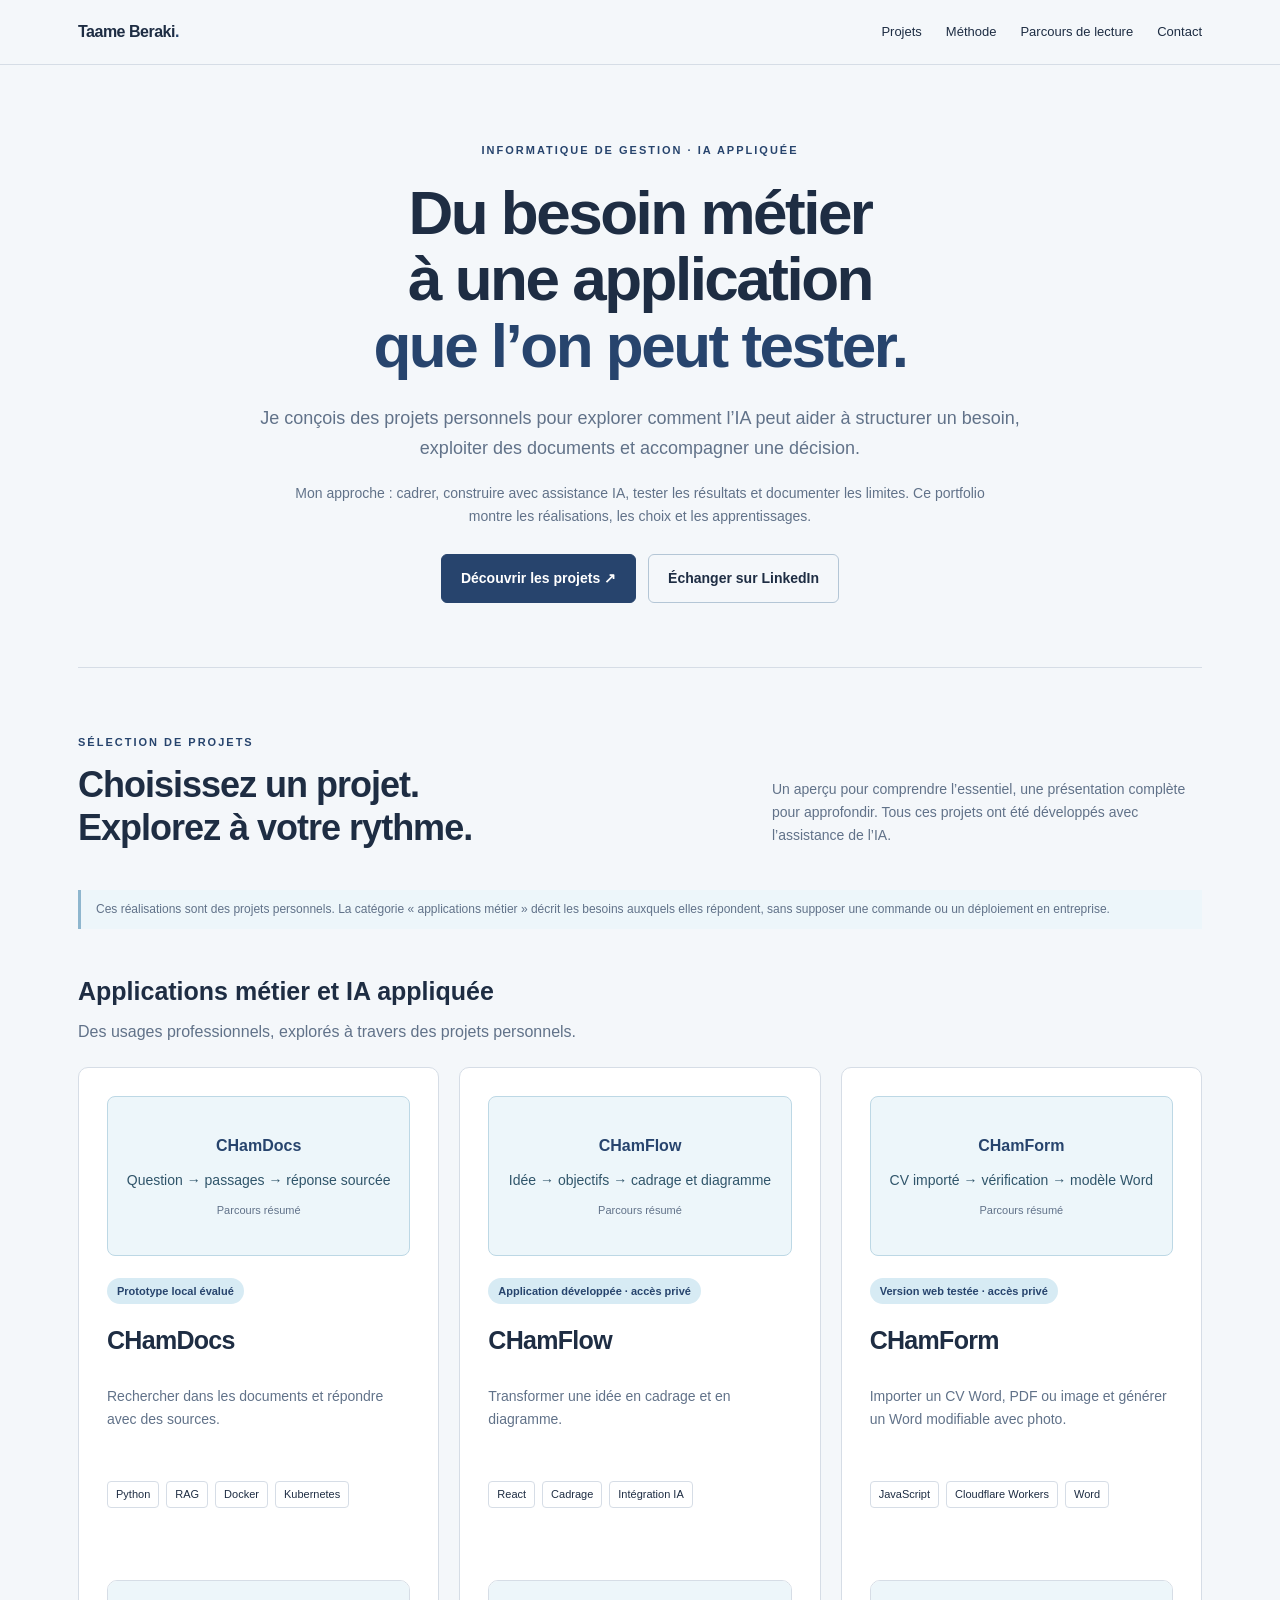
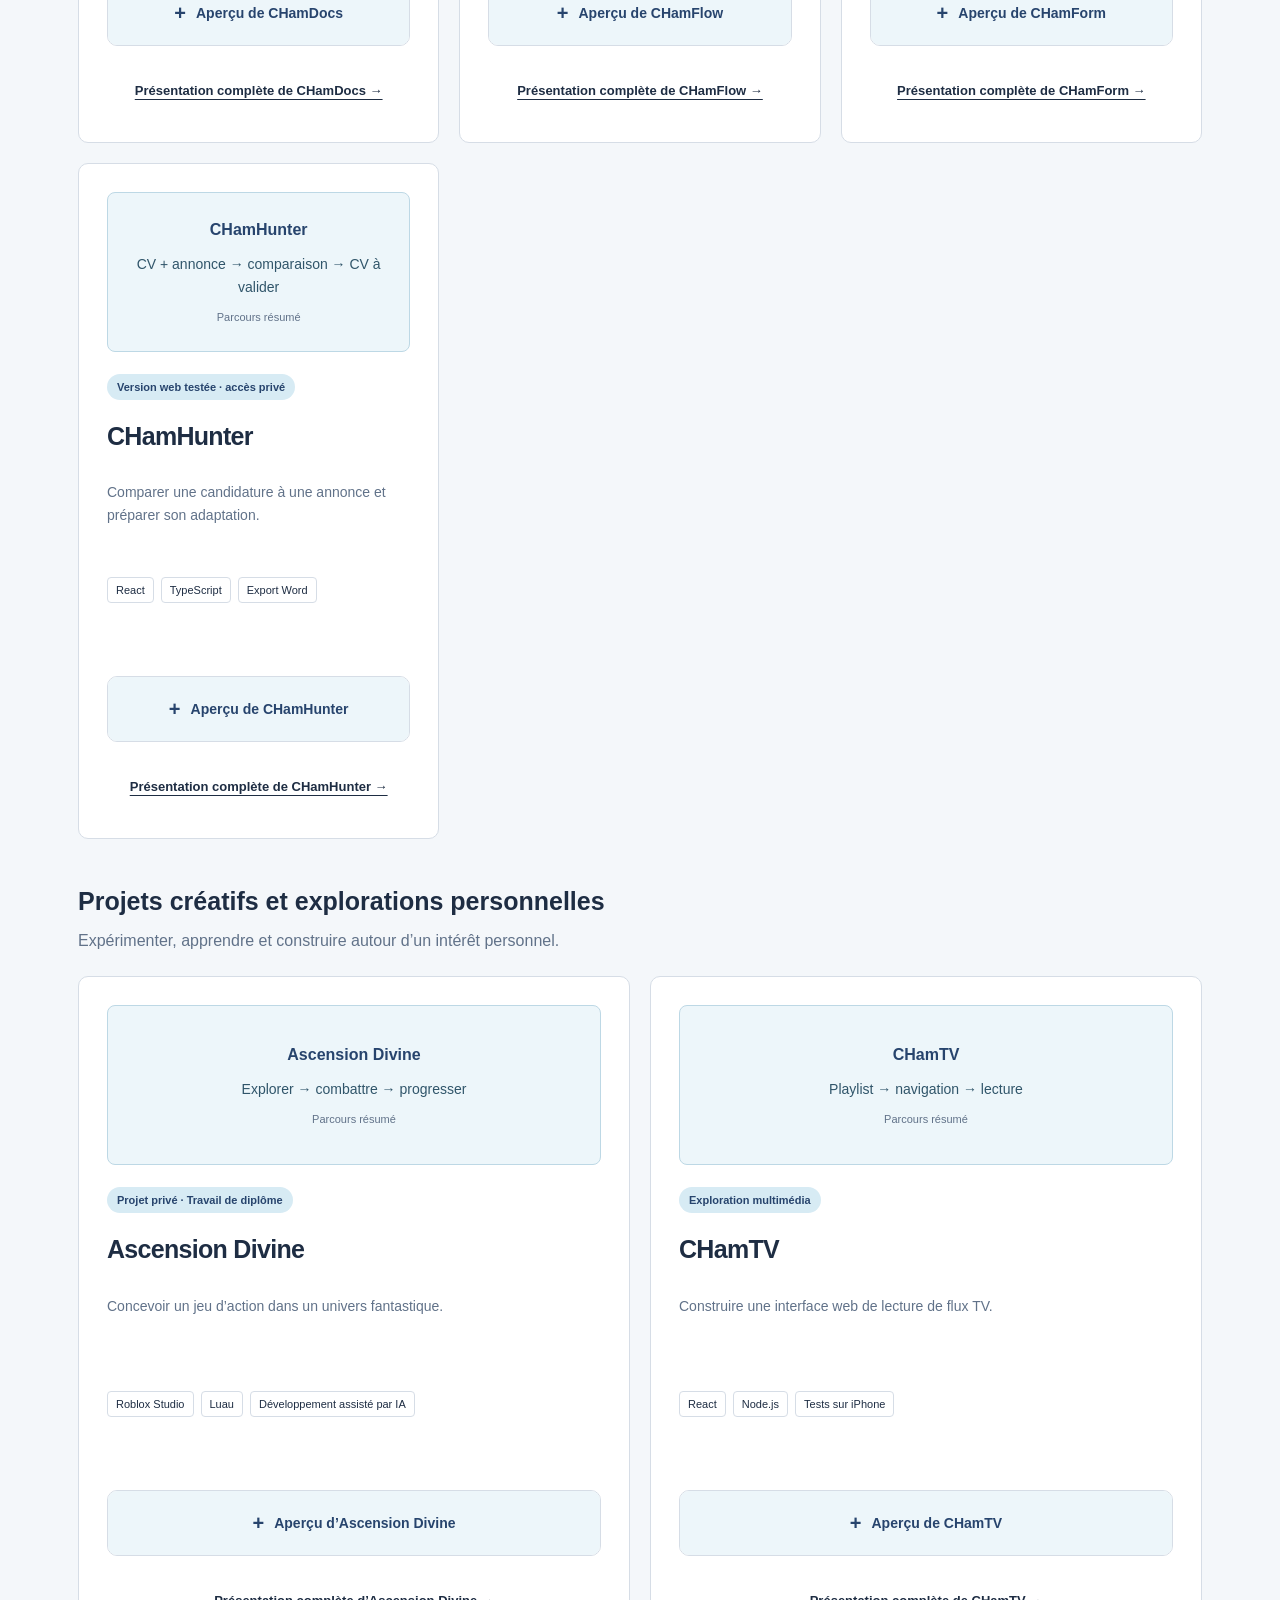
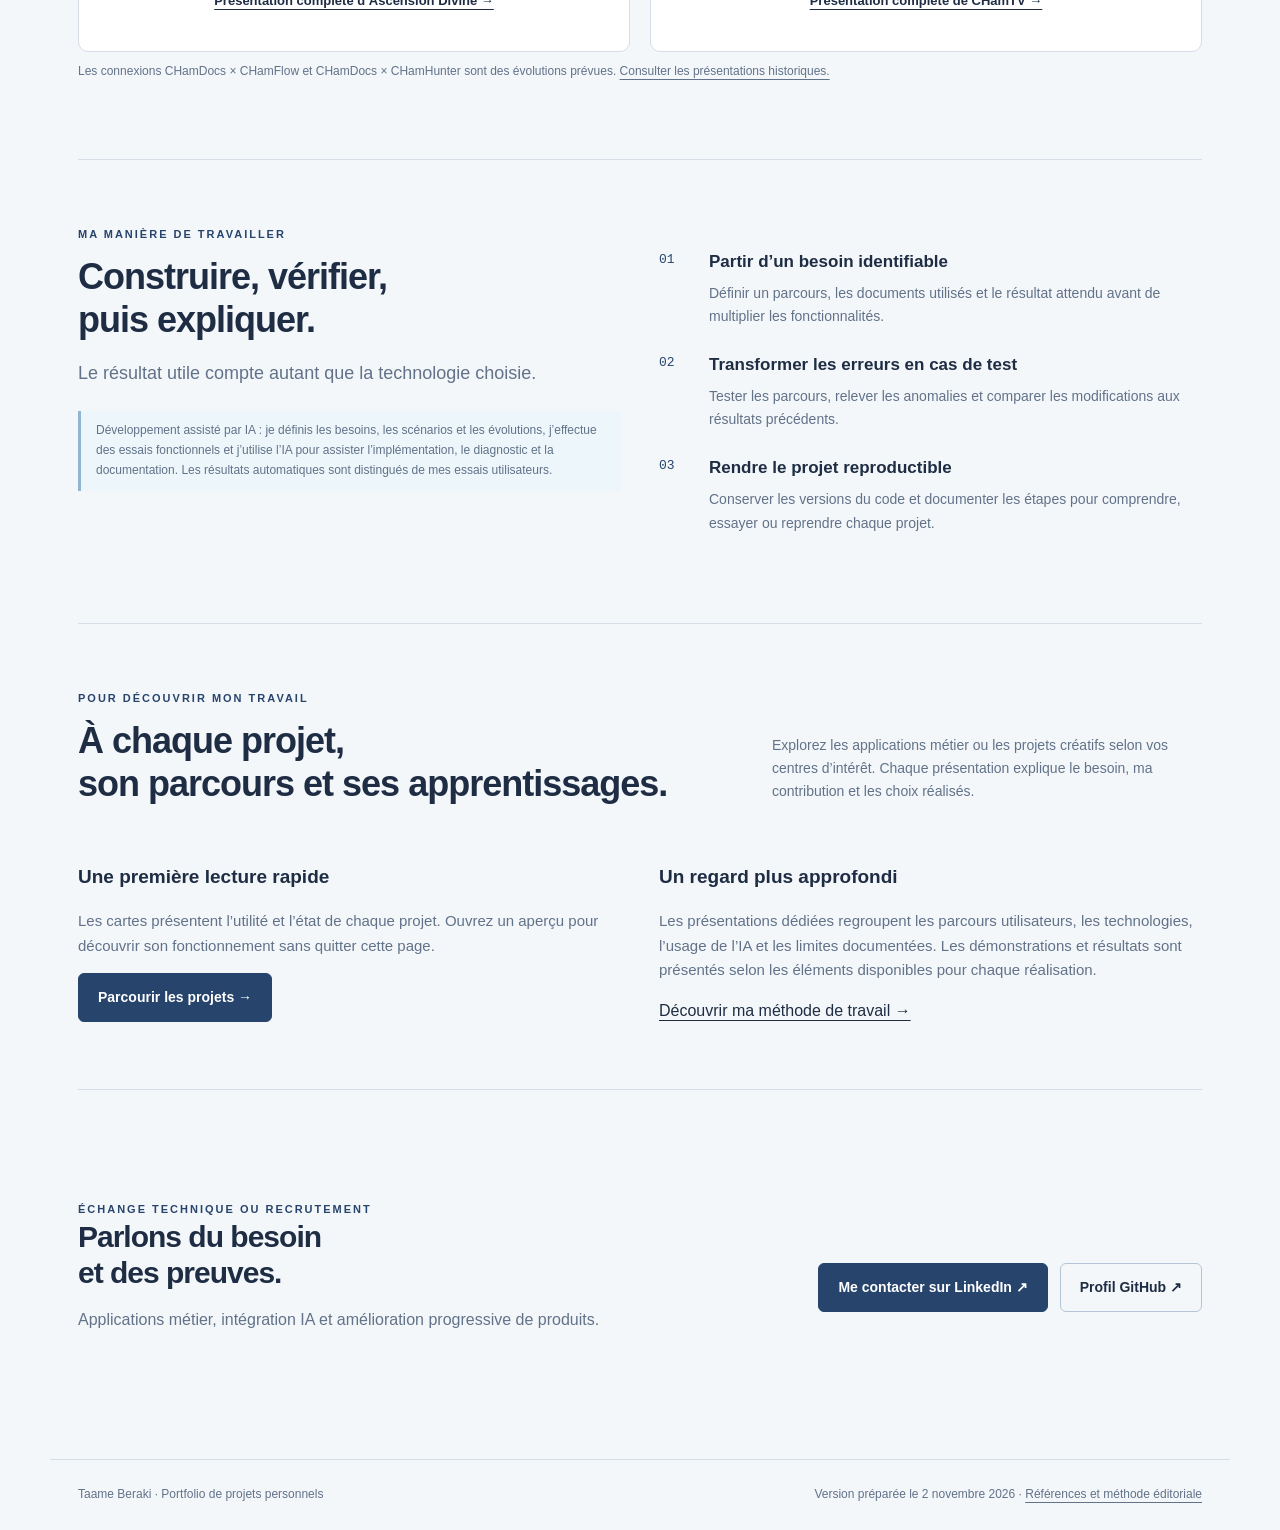
==== index.html @ 970c5d7b "Publish sanitized portfolio showcase" ====
<!doctype html><html lang="fr"><head><meta charset="utf-8"><meta name="viewport" content="width=device-width,initial-scale=1"><meta name="description" content="Portfolio de Taame Beraki : applications métier, IA appliquée, jeu vidéo et explorations personnelles."><title>Taame Beraki · Applications et IA appliquée</title><link rel="stylesheet" href="assets/style.css"></head><body>
<a class="skip" href="#contenu">Aller au contenu</a><header><div class="nav"><a class="brand" href="index.html">Taame Beraki<span>.</span></a><nav aria-label="Navigation principale"><a href="#projets">Projets</a><a href="#methode">Méthode</a><a href="#decouvrir">Parcours de lecture</a><a href="#contact">Contact</a></nav></div></header>
<main id="contenu"><section class="hero portfolio-hero"><div><div class="eyebrow">Informatique de gestion · IA appliquée</div><h1>Du besoin métier<br>à une application<br><em>que l’on peut tester.</em></h1><p class="lede">Je conçois des projets personnels pour explorer comment l’IA peut aider à structurer un besoin, exploiter des documents et accompagner une décision.</p><p>Mon approche : cadrer, construire avec assistance IA, tester les résultats et documenter les limites. Ce portfolio montre les réalisations, les choix et les apprentissages.</p><div class="actions"><a class="button" href="#projets">Découvrir les projets ↗</a><a class="button secondary" href="https://www.linkedin.com/in/taame-beraki/">Échanger sur LinkedIn</a></div></div></section>
<section class="section" id="projets"><div class="section-head"><div><div class="eyebrow">Sélection de projets</div><h2>Choisissez un projet.<br>Explorez à votre rythme.</h2></div><p>Un aperçu pour comprendre l’essentiel, une présentation complète pour approfondir. Tous ces projets ont été développés avec l’assistance de l’IA.</p></div><p class="note">Ces réalisations sont des projets personnels. La catégorie « applications métier » décrit les besoins auxquels elles répondent, sans supposer une commande ou un déploiement en entreprise.</p><div class="project-group"><h3>Applications métier et IA appliquée</h3><p class="subtle">Des usages professionnels, explorés à travers des projets personnels.</p><div class="cards"><article class="card project-card"><div class="project-visual" aria-label="Parcours résumé de CHamDocs"><span>CHamDocs</span><p>Question → passages → réponse sourcée</p><small>Parcours résumé</small></div><span class="status">Prototype local évalué</span><h4>CHamDocs</h4><p>Rechercher dans les documents et répondre avec des sources.</p><div class="tags"><span>Python</span><span>RAG</span><span>Docker</span><span>Kubernetes</span></div><details class="project-preview"><summary>Aperçu de CHamDocs</summary><p>Pour retrouver une information sans perdre sa provenance. L’interface permet de choisir un espace, importer des textes et consulter les extraits utilisés.</p><p class="caption">Le fonctionnement local et les résultats de recherche sont documentés. Le modèle peut encore se tromper ; les connecteurs payants sont prévus.</p></details><a class="project-link" href="chamdocs.html">Présentation complète de CHamDocs →</a></article><article class="card project-card"><div class="project-visual" aria-label="Parcours résumé de CHamFlow"><span>CHamFlow</span><p>Idée → objectifs → cadrage et diagramme</p><small>Parcours résumé</small></div><span class="status">Application développée · accès privé</span><h4>CHamFlow</h4><p>Transformer une idée en cadrage et en diagramme.</p><div class="tags"><span>React</span><span>Cadrage</span><span>Intégration IA</span></div><details class="project-preview"><summary>Aperçu de CHamFlow</summary><p>Pour clarifier un besoin avant de lancer un développement. L’utilisateur précise ses objectifs, obtient une proposition structurée et peut engager un échange.</p><p class="caption">Un service IA externe participe à la génération. L’intégration documentaire avec CHamDocs est une perspective.</p></details><a class="project-link" href="chamflow.html">Présentation complète de CHamFlow →</a></article><article class="card project-card"><div class="project-visual" aria-label="Parcours résumé de CHamForm"><span>CHamForm</span><p>CV importé → vérification → modèle Word</p><small>Parcours résumé</small></div><span class="status">Version web testée · accès privé</span><h4>CHamForm</h4><p>Importer un CV Word, PDF ou image et générer un Word modifiable avec photo.</p><div class="tags"><span>JavaScript</span><span>Cloudflare Workers</span><span>Word</span></div><details class="project-preview"><summary>Aperçu de CHamForm</summary><p>Le classement local fonctionne après connexion Google. Cinq modèles produisent des champs balisés lisibles par CHamHunter.</p><p class="caption">Les trois formats de base ont été retestés jusqu’au téléchargement. La vérification IA reste facultative ; trois appels réels ont été comparés sur les cas difficiles.</p></details><a class="project-link" href="chamform.html">Présentation complète de CHamForm →</a></article><article class="card project-card"><div class="project-visual" aria-label="Parcours résumé de CHamHunter"><span>CHamHunter</span><p>CV + annonce → comparaison → CV à valider</p><small>Parcours résumé</small></div><span class="status">Version web testée · accès privé</span><h4>CHamHunter</h4><p>Comparer une candidature à une annonce et préparer son adaptation.</p><div class="tags"><span>React</span><span>TypeScript</span><span>Export Word</span></div><details class="project-preview"><summary>Aperçu de CHamHunter</summary><p>Pour préparer une candidature tout en gardant la main sur son contenu. Le parcours comprend import du CV, examen des correspondances et validation avant export Word.</p><p class="caption">Les correspondances sont indicatives. Les formulations doivent rester fidèles au parcours du candidat.</p></details><a class="project-link" href="chamhunter.html">Présentation complète de CHamHunter →</a></article></div></div><div class="project-group"><h3>Projets créatifs et explorations personnelles</h3><p class="subtle">Expérimenter, apprendre et construire autour d’un intérêt personnel.</p><div class="cards"><article class="card project-card"><div class="project-visual" aria-label="Parcours résumé de Ascension Divine"><span>Ascension Divine</span><p>Explorer → combattre → progresser</p><small>Parcours résumé</small></div><span class="status">Projet privé · Travail de diplôme</span><h4>Ascension Divine</h4><p>Concevoir un jeu d’action dans un univers fantastique.</p><div class="tags"><span>Roblox Studio</span><span>Luau</span><span>Développement assisté par IA</span></div><details class="project-preview"><summary>Aperçu d’Ascension Divine</summary><p>Un jeu solo avec combat, inventaire, sorts et gardien final. Le travail de diplôme étudie la création d’un jeu fonctionnel avec l’assistance d’IA génératives.</p><p class="caption">Le rapport décrit 19 tests réalisés par l’auteur et une réduction du périmètre multijoueur vers un jeu solo.</p></details><a class="project-link" href="ascension-divine.html">Présentation complète d’Ascension Divine →</a></article><article class="card project-card"><div class="project-visual" aria-label="Parcours résumé de CHamTV"><span>CHamTV</span><p>Playlist → navigation → lecture</p><small>Parcours résumé</small></div><span class="status">Exploration multimédia</span><h4>CHamTV</h4><p>Construire une interface web de lecture de flux TV.</p><div class="tags"><span>React</span><span>Node.js</span><span>Tests sur iPhone</span></div><details class="project-preview"><summary>Aperçu de CHamTV</summary><p>Une application personnelle pour explorer les playlists M3U, les connexions Xtream Codes et la lecture HLS, notamment sur iPhone.</p><p class="caption">Le code est privé. La présentation décrit les essais réalisés ; elle ne garantit pas la disponibilité actuelle du service hébergé.</p></details><a class="project-link" href="chamtv.html">Présentation complète de CHamTV →</a></article></div></div><p class="caption">Les connexions CHamDocs × CHamFlow et CHamDocs × CHamHunter sont des évolutions prévues. <a href="archives.html">Consulter les présentations historiques.</a></p></section>
<section class="section" id="methode"><div class="two"><div><div class="eyebrow">Ma manière de travailler</div><h2>Construire, vérifier,<br>puis expliquer.</h2><p class="lede">Le résultat utile compte autant que la technologie choisie.</p><div class="note">Développement assisté par IA : je définis les besoins, les scénarios et les évolutions, j’effectue des essais fonctionnels et j’utilise l’IA pour assister l’implémentation, le diagnostic et la documentation. Les résultats automatiques sont distingués de mes essais utilisateurs.</div></div><div class="steps"><div class="step"><div><h3>Partir d’un besoin identifiable</h3><p>Définir un parcours, les documents utilisés et le résultat attendu avant de multiplier les fonctionnalités.</p></div></div><div class="step"><div><h3>Transformer les erreurs en cas de test</h3><p>Tester les parcours, relever les anomalies et comparer les modifications aux résultats précédents.</p></div></div><div class="step"><div><h3>Rendre le projet reproductible</h3><p>Conserver les versions du code et documenter les étapes pour comprendre, essayer ou reprendre chaque projet.</p></div></div></div></div></section>
<section class="section" id="decouvrir"><div class="section-head"><div><div class="eyebrow">Pour découvrir mon travail</div><h2>À chaque projet,<br>son parcours et ses apprentissages.</h2></div><p>Explorez les applications métier ou les projets créatifs selon vos centres d’intérêt. Chaque présentation explique le besoin, ma contribution et les choix réalisés.</p></div><div class="two prose"><div><h3>Une première lecture rapide</h3><p>Les cartes présentent l’utilité et l’état de chaque projet. Ouvrez un aperçu pour découvrir son fonctionnement sans quitter cette page.</p><a class="button" href="#projets">Parcourir les projets →</a></div><div><h3>Un regard plus approfondi</h3><p>Les présentations dédiées regroupent les parcours utilisateurs, les technologies, l’usage de l’IA et les limites documentées. Les démonstrations et résultats sont présentés selon les éléments disponibles pour chaque réalisation.</p><a href="#methode">Découvrir ma méthode de travail →</a></div></div></section><section class="section" id="contact"><div class="contact"><div><div class="eyebrow">Échange technique ou recrutement</div><h2>Parlons du besoin<br>et des preuves.</h2><p class="subtle">Applications métier, intégration IA et amélioration progressive de produits.</p></div><div class="actions"><a class="button" href="https://www.linkedin.com/in/taame-beraki/">Me contacter sur LinkedIn ↗</a><a class="button secondary" href="https://github.com/CHamlarr1994">Profil GitHub ↗</a></div></div></section>
</main><footer><span>Taame Beraki · Portfolio de projets personnels</span><span>Version préparée le 2 novembre 2026 · <a href="references.html">Références et méthode éditoriale</a></span></footer></body></html>
---- assets/style.css ----
:root{--ink:#1e2d43;--muted:#617289;--paper:#f4f7fa;--line:#d6dde6;--green:#27446d;--mint:#d7ebf4;--orange:#30556a;font-family:"Avenir Next",Avenir,"Segoe UI",sans-serif;color:var(--ink);background:var(--paper);line-height:1.65}*{box-sizing:border-box}html{scroll-behavior:smooth;scroll-padding-top:90px}body{margin:0}a{color:inherit;text-underline-offset:4px}button,a,input,summary{touch-action:manipulation}a:focus-visible,summary:focus-visible{outline:3px solid #367fa1;outline-offset:5px}.skip{position:absolute;left:15px;top:-90px;background:white;padding:12px;z-index:99}.skip:focus{top:10px}header{border-bottom:1px solid var(--line);background:#f4f7faf5;position:sticky;top:0;z-index:10}.nav{max-width:1180px;margin:auto;padding:19px 28px;display:flex;align-items:center;justify-content:space-between;gap:22px}.brand{text-decoration:none;font-weight:750;letter-spacing:-.5px}.brand span{color:var(--green)}nav{display:flex;gap:24px;font-size:13px}nav a{text-decoration:none}nav a:hover{color:var(--green)}main{max-width:1180px;margin:auto;padding:0 28px}.hero{padding:90px 0 66px;display:grid;grid-template-columns:1.5fr 1fr;gap:70px;align-items:center}.eyebrow{text-transform:uppercase;letter-spacing:2px;color:var(--green);font-size:11px;font-weight:750}.hero h1{font-size:clamp(39px,5vw,65px);line-height:1.08;letter-spacing:-2.5px;margin:20px 0 24px;font-weight:650}.hero h1 em{color:var(--green);font-style:normal}.lede{font-size:18px;max-width:670px;color:var(--muted)}.hero p:not(.lede){font-size:14px;color:var(--muted)}.actions{display:flex;gap:12px;flex-wrap:wrap;margin-top:26px}.button{display:inline-flex;justify-content:center;align-items:center;padding:12px 19px;border-radius:6px;background:var(--green);color:white;font-size:14px;text-decoration:none;font-weight:650;border:1px solid var(--green)}.button.secondary{background:transparent;color:var(--ink);border-color:#b4c6d6}.button:hover{filter:brightness(.94)}.hero-panel{background:var(--ink);color:white;padding:32px;border-radius:12px;box-shadow:14px 14px 0 #dce8f0}.hero-panel .eyebrow{color:#b9dced}.hero-panel h2{font-size:32px;margin:12px 0}.hero-panel p{color:#d7ebf4!important}.signal{border-top:1px solid #ffffff2e;margin-top:24px;padding-top:20px;display:flex;gap:12px;align-items:baseline}.signal strong{font-size:45px;line-height:1}.signal span{font-size:12px;color:#d7ebf4}.status{display:inline-flex;align-items:center;gap:7px;font-size:11px;font-weight:650;border-radius:30px;padding:4px 10px;background:var(--mint);color:var(--green)}.status.future{background:#edf6fa;color:#30556a}.hero-panel .status{background:#ffffff16;color:#d7ebf4}.section{padding:65px 0;border-top:1px solid var(--line)}.section-head{display:flex;justify-content:space-between;align-items:end;gap:32px;margin-bottom:28px}.section h2{font-size:clamp(26px,3vw,36px);letter-spacing:-1px;line-height:1.2;margin:12px 0}.section-head p{max-width:430px;font-size:14px;color:var(--muted)}.cards{display:grid;grid-template-columns:repeat(3,1fr);gap:20px}.card{background:#ffffff;border:1px solid var(--line);border-radius:10px;padding:28px;display:flex;flex-direction:column;align-items:start}.card.featured{border-top:3px solid var(--green)}.card h3{font-size:24px;letter-spacing:-.6px;margin:20px 0 9px}.card p{font-size:14px;color:var(--muted)}.tags{display:flex;flex-wrap:wrap;gap:7px;margin:12px 0 25px}.tags span{font-size:11px;border:1px solid var(--line);padding:3px 8px;border-radius:4px}.card>a{font-size:13px;font-weight:650;margin-top:auto}.two{display:grid;grid-template-columns:1fr 1fr;gap:38px}.prose p,.prose li{font-size:15px;color:var(--muted)}.prose h3{font-size:19px;line-height:1.35}.note{font-size:12px;color:var(--muted);border-left:3px solid #8eb6ce;padding:10px 15px;background:#edf6fa;margin-top:22px}.steps{counter-reset:step}.step{display:grid;grid-template-columns:36px 1fr;gap:14px;margin:23px 0}.step::before{counter-increment:step;content:'0' counter(step);color:var(--green);font:13px ui-monospace,monospace;padding-top:4px}.step h3{font-size:17px;margin:0 0 6px}.step p{font-size:14px;color:var(--muted);margin:0}.metrics{display:grid;grid-template-columns:repeat(3,1fr);gap:20px;margin:28px 0}.metric{padding:22px;background:#edf6fa;border-radius:8px}.metric strong{display:block;font-size:35px;letter-spacing:-1px}.metric span{font-size:12px;color:var(--muted)}.wide{background:var(--ink);border-radius:12px;padding:34px;color:white}.wide p{color:#d7ebf4}.diagram{width:100%;height:auto;display:block;border-radius:8px;background:#ffffff;border:1px solid var(--line)}.comparison{padding:25px;background:white;border:1px solid var(--line);border-radius:10px}.bar{display:grid;grid-template-columns:65px 1fr 52px;align-items:center;gap:12px;margin:17px 0;font-size:13px}.track{height:14px;border-radius:4px;background:#edf2f7;overflow:hidden}.fill{height:100%;background:#b4c6d6}.fill.after{background:var(--green)}table{width:100%;border-collapse:collapse;font-size:14px}th,td{text-align:left;border-bottom:1px solid var(--line);padding:14px 10px;vertical-align:top}th{color:var(--green);font-weight:650}.table-wrap{overflow-x:auto}details{border:1px solid var(--line);background:#ffffff;border-radius:8px;padding:17px 20px;margin:12px 0}summary{cursor:pointer;font-size:15px;font-weight:650}details p{font-size:14px;color:var(--muted)}code{font-family:ui-monospace,monospace;font-size:.9em}pre{white-space:pre-wrap;overflow-wrap:anywhere;background:#1e2d43;color:#d7ebf4;border-radius:8px;padding:22px;font-size:13px}.case-top{padding:55px 0 35px}.case-top h1{font-size:clamp(38px,5vw,61px);letter-spacing:-2px;line-height:1.1;margin:20px 0}.breadcrumbs{font-size:12px;color:var(--muted)}.timeline{border-left:2px solid #bdd8e5;padding-left:23px}.timeline h3{font-size:17px;margin-bottom:6px}.timeline p{font-size:14px;color:var(--muted)}.caption{font-size:12px;color:var(--muted);margin-top:10px}.contact{padding:45px 0;display:flex;justify-content:space-between;gap:25px;align-items:center}.contact h2{font-size:30px;margin:0}footer{max-width:1180px;margin:auto;border-top:1px solid var(--line);padding:25px 28px;font-size:12px;color:var(--muted);display:flex;justify-content:space-between;gap:20px}.subtle{color:var(--muted)}.local-hint{font-size:12px}.integration{border-left:3px solid #367fa1;padding:3px 0 3px 20px;margin:24px 0}.integration h3{margin:9px 0}.integration p{font-size:14px;color:var(--muted)}@media(max-width:850px){.hero{grid-template-columns:1fr;gap:30px;padding:50px 0}.cards{grid-template-columns:1fr}.two{grid-template-columns:1fr;gap:25px}.section-head{display:block}.hero-panel{box-shadow:none}.metrics{gap:10px}.metric{padding:15px}.metric strong{font-size:28px}.contact{display:block}.contact .actions{margin-top:20px}.nav{align-items:start}nav{gap:12px;flex-wrap:wrap;justify-content:end}.section{padding:42px 0}}@media(max-width:480px){main{padding:0 18px}.nav{padding:17px 18px}nav{font-size:12px;max-width:185px}.hero h1{letter-spacing:-1.5px}.metrics{grid-template-columns:1fr}.metric{display:flex;align-items:center;gap:15px}.metric strong{min-width:85px}.card{padding:23px}.wide{padding:22px}footer{flex-direction:column}.bar{grid-template-columns:50px 1fr 45px}}
@media(prefers-reduced-motion:reduce){html{scroll-behavior:auto}}
.markdown{max-width:850px;margin:auto}.markdown h1{font-size:clamp(30px,4vw,43px);line-height:1.15;letter-spacing:-1px;margin:25px 0}.markdown h2{font-size:26px;margin:36px 0 15px}.markdown h3{font-size:19px;margin:25px 0 12px}.markdown p,.markdown li{font-size:15px;color:var(--muted)}.markdown table{display:block;overflow-x:auto}.markdown li{margin:8px 0}.markdown img{max-width:100%}.markdown a{color:var(--green)}

.project-group{margin-top:42px}.project-group>h3{font-size:25px;margin-bottom:6px}.project-group>.subtle{margin:0 0 22px}.project-card{min-width:0}.project-card h4{font-size:25px;margin:16px 0 10px;letter-spacing:-.7px}.project-visual{background:#edf6fa;border:1px solid #bdd8e5;border-radius:8px;padding:22px 18px;margin-bottom:22px;min-height:145px;display:flex;flex-direction:column;justify-content:center}.project-visual>span{font-weight:750;color:#27446d}.project-visual p{font-size:14px;color:#30556a;margin:9px 0}.project-visual small{font-size:11px;color:#617289}.project-preview{border-top:1px solid var(--line);padding:16px 0;margin:18px 0}.project-preview summary{cursor:pointer;font-size:14px;font-weight:650;color:var(--green)}.project-preview p{font-size:14px}.project-link{display:inline-block;font-size:14px;font-weight:650}.project-preview[open]{border-bottom:1px solid var(--line)}

/* Portfolio overview and full-width project disclosures. */
.portfolio-hero{display:block;text-align:center;padding:76px 0 64px}.portfolio-hero>div{max-width:900px;margin:auto}.portfolio-hero .lede{max-width:760px;margin:0 auto 18px}.portfolio-hero p:not(.lede){max-width:730px;margin:16px auto}.portfolio-hero .actions{justify-content:center}.portfolio-hero h1{font-size:clamp(38px,5vw,62px)}
.project-card{align-items:stretch}.project-card .status{align-self:flex-start}.project-visual{width:100%;min-height:160px;text-align:center;align-items:center}.project-card>.tags{min-height:62px;align-content:flex-start}.project-card>p{min-height:70px}.project-preview{width:100%;min-width:0;align-self:stretch;border:1px solid var(--line);padding:0;margin:12px 0 22px;border-radius:10px;overflow:hidden}.project-preview summary{display:flex;align-items:center;justify-content:center;gap:10px;width:100%;min-height:64px;padding:16px 18px;text-align:center;line-height:1.45;list-style:none;overflow-wrap:anywhere;background:#edf6fa}.project-preview summary::-webkit-details-marker{display:none}.project-preview summary::before{content:'+';font-size:20px;line-height:1;flex-shrink:0}.project-preview[open] summary::before{content:'−'}.project-preview[open] summary{border-bottom:1px solid var(--line)}.project-preview p{padding:0 22px;margin:20px 0;overflow-wrap:anywhere}.project-preview p:last-child{margin-bottom:24px}.project-card>.project-link{width:100%;text-align:center;padding:12px 8px;overflow-wrap:anywhere}.project-group:last-of-type>.cards{grid-template-columns:repeat(2,minmax(0,1fr))}.cards{grid-template-columns:repeat(3,minmax(0,1fr))}
@media(max-width:850px){.cards,.project-group:last-of-type>.cards{grid-template-columns:1fr}.project-card>p,.project-card>.tags{min-height:0}.portfolio-hero{padding:48px 0}.project-preview summary{min-height:64px}}
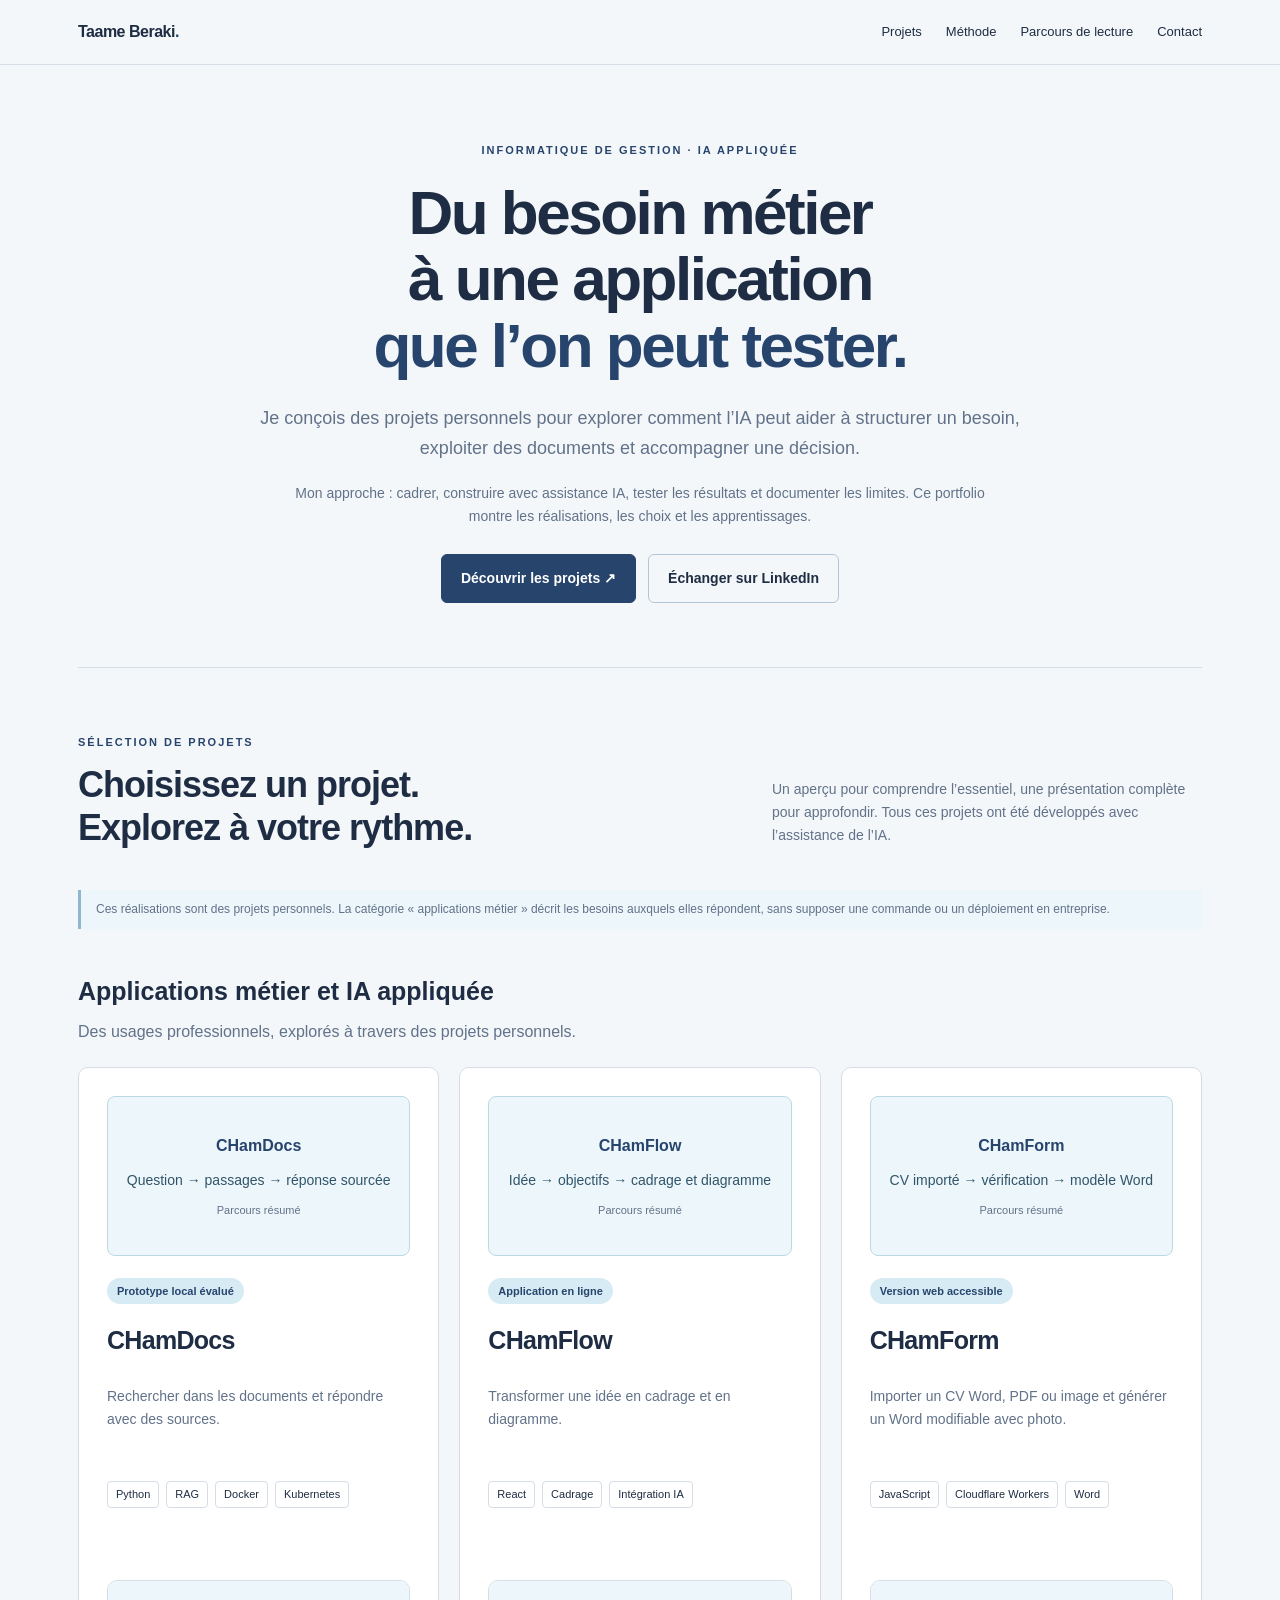
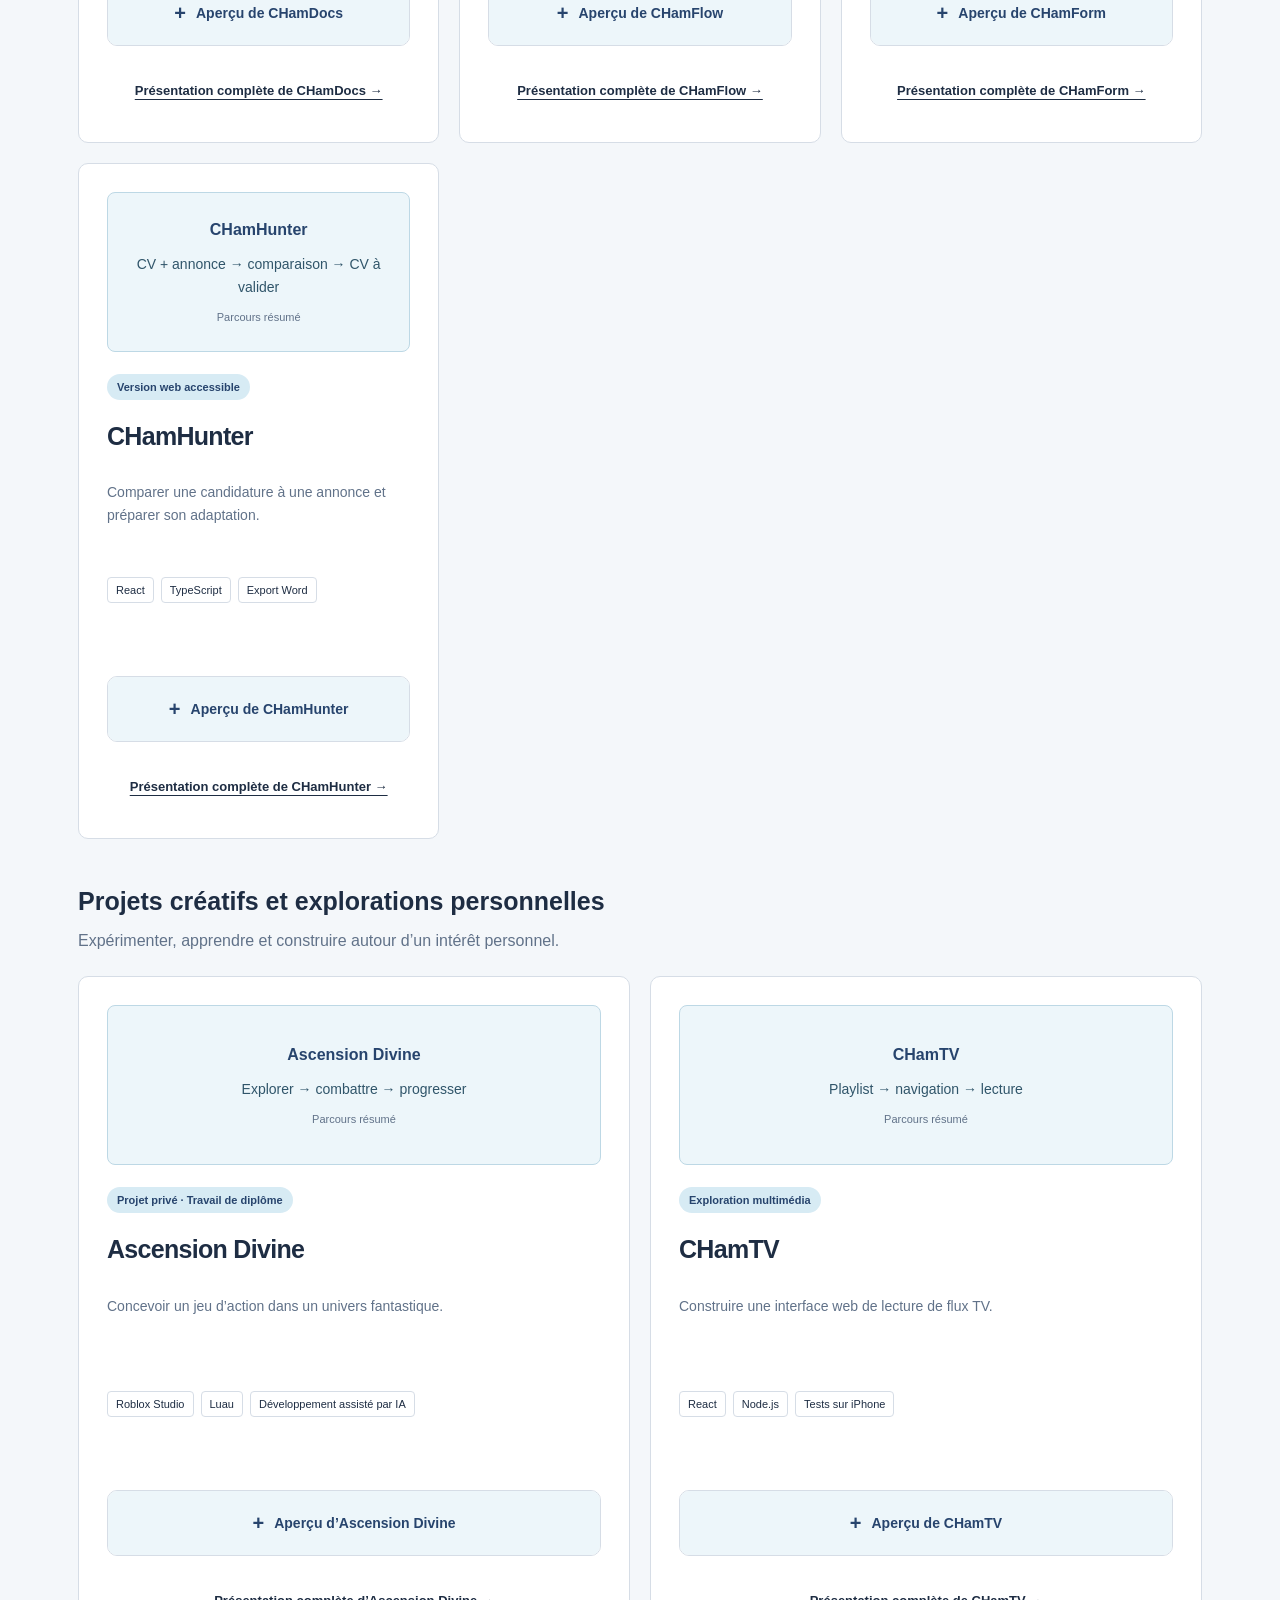
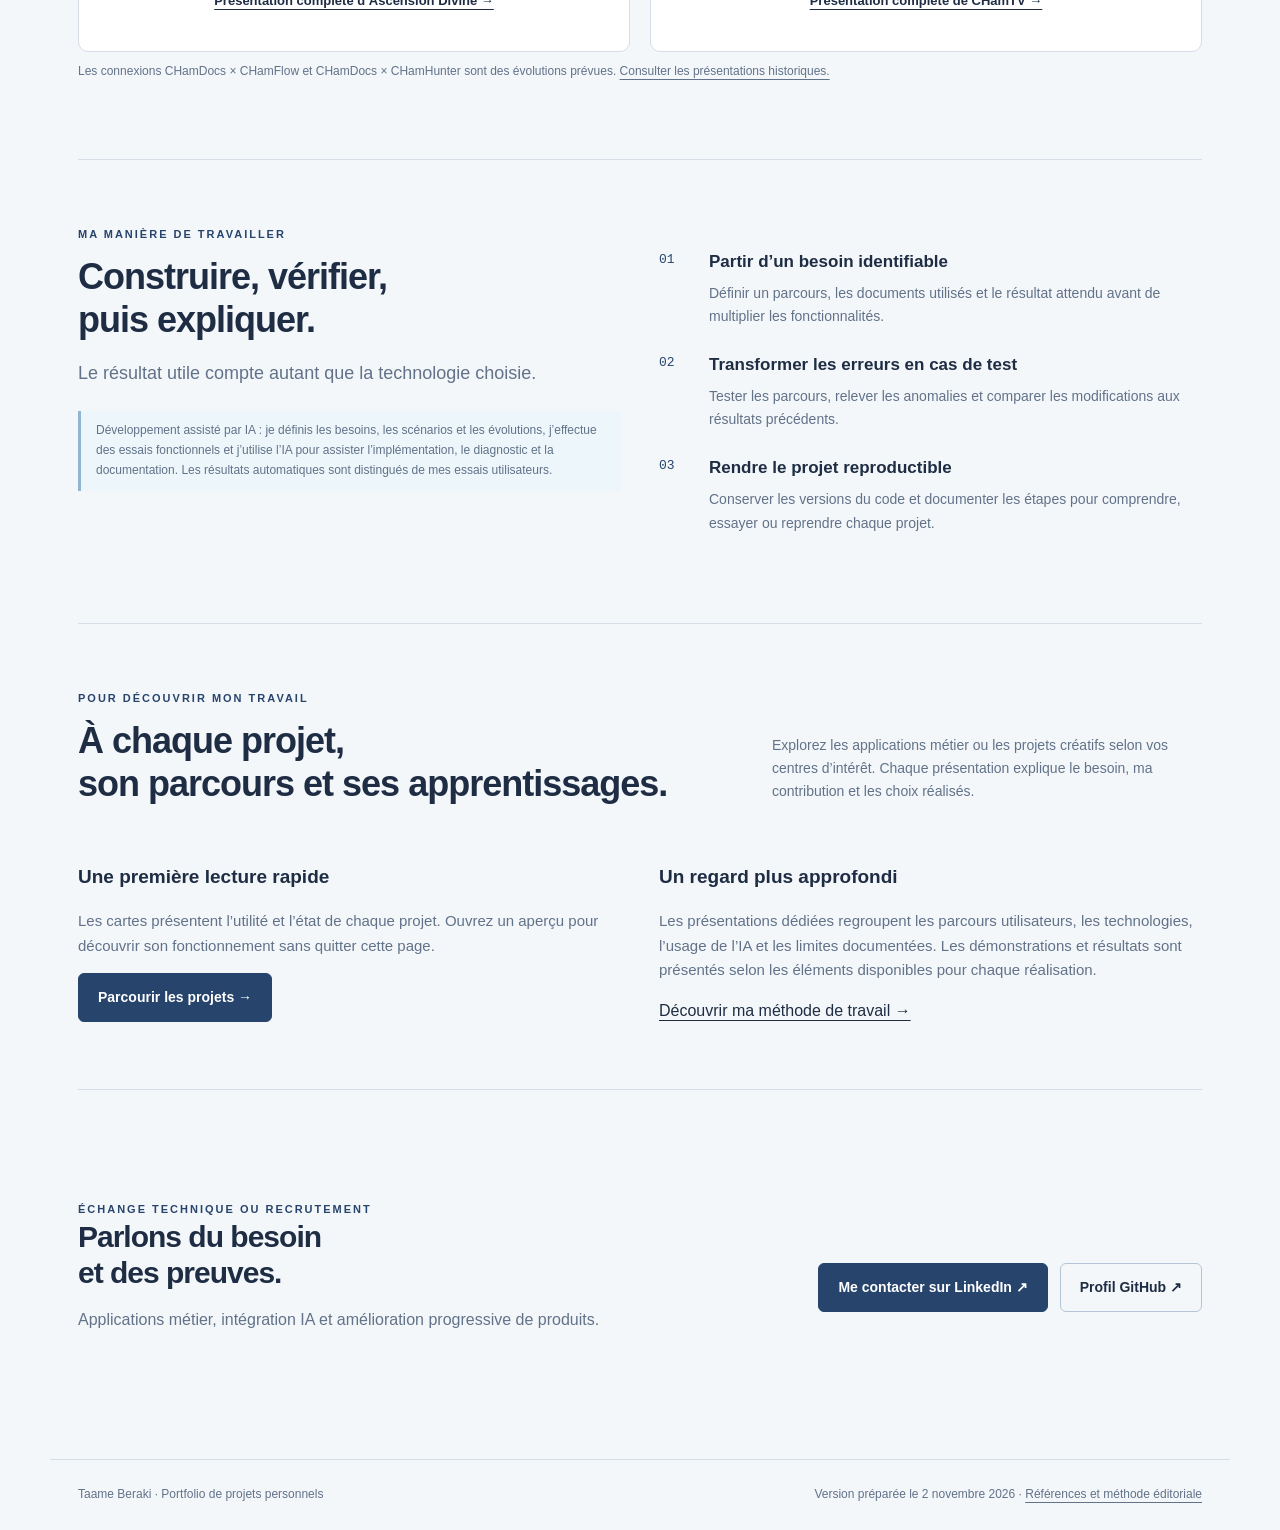
==== commit 222d7025: "Restore links to public applications" ====
--- a/index.html
+++ b/index.html
@@ -1,7 +1,7 @@
 <!doctype html><html lang="fr"><head><meta charset="utf-8"><meta name="viewport" content="width=device-width,initial-scale=1"><meta name="description" content="Portfolio de Taame Beraki : applications métier, IA appliquée, jeu vidéo et explorations personnelles."><title>Taame Beraki · Applications et IA appliquée</title><link rel="stylesheet" href="assets/style.css"></head><body>
 <a class="skip" href="#contenu">Aller au contenu</a><header><div class="nav"><a class="brand" href="index.html">Taame Beraki<span>.</span></a><nav aria-label="Navigation principale"><a href="#projets">Projets</a><a href="#methode">Méthode</a><a href="#decouvrir">Parcours de lecture</a><a href="#contact">Contact</a></nav></div></header>
 <main id="contenu"><section class="hero portfolio-hero"><div><div class="eyebrow">Informatique de gestion · IA appliquée</div><h1>Du besoin métier<br>à une application<br><em>que l’on peut tester.</em></h1><p class="lede">Je conçois des projets personnels pour explorer comment l’IA peut aider à structurer un besoin, exploiter des documents et accompagner une décision.</p><p>Mon approche : cadrer, construire avec assistance IA, tester les résultats et documenter les limites. Ce portfolio montre les réalisations, les choix et les apprentissages.</p><div class="actions"><a class="button" href="#projets">Découvrir les projets ↗</a><a class="button secondary" href="https://www.linkedin.com/in/taame-beraki/">Échanger sur LinkedIn</a></div></div></section>
-<section class="section" id="projets"><div class="section-head"><div><div class="eyebrow">Sélection de projets</div><h2>Choisissez un projet.<br>Explorez à votre rythme.</h2></div><p>Un aperçu pour comprendre l’essentiel, une présentation complète pour approfondir. Tous ces projets ont été développés avec l’assistance de l’IA.</p></div><p class="note">Ces réalisations sont des projets personnels. La catégorie « applications métier » décrit les besoins auxquels elles répondent, sans supposer une commande ou un déploiement en entreprise.</p><div class="project-group"><h3>Applications métier et IA appliquée</h3><p class="subtle">Des usages professionnels, explorés à travers des projets personnels.</p><div class="cards"><article class="card project-card"><div class="project-visual" aria-label="Parcours résumé de CHamDocs"><span>CHamDocs</span><p>Question → passages → réponse sourcée</p><small>Parcours résumé</small></div><span class="status">Prototype local évalué</span><h4>CHamDocs</h4><p>Rechercher dans les documents et répondre avec des sources.</p><div class="tags"><span>Python</span><span>RAG</span><span>Docker</span><span>Kubernetes</span></div><details class="project-preview"><summary>Aperçu de CHamDocs</summary><p>Pour retrouver une information sans perdre sa provenance. L’interface permet de choisir un espace, importer des textes et consulter les extraits utilisés.</p><p class="caption">Le fonctionnement local et les résultats de recherche sont documentés. Le modèle peut encore se tromper ; les connecteurs payants sont prévus.</p></details><a class="project-link" href="chamdocs.html">Présentation complète de CHamDocs →</a></article><article class="card project-card"><div class="project-visual" aria-label="Parcours résumé de CHamFlow"><span>CHamFlow</span><p>Idée → objectifs → cadrage et diagramme</p><small>Parcours résumé</small></div><span class="status">Application développée · accès privé</span><h4>CHamFlow</h4><p>Transformer une idée en cadrage et en diagramme.</p><div class="tags"><span>React</span><span>Cadrage</span><span>Intégration IA</span></div><details class="project-preview"><summary>Aperçu de CHamFlow</summary><p>Pour clarifier un besoin avant de lancer un développement. L’utilisateur précise ses objectifs, obtient une proposition structurée et peut engager un échange.</p><p class="caption">Un service IA externe participe à la génération. L’intégration documentaire avec CHamDocs est une perspective.</p></details><a class="project-link" href="chamflow.html">Présentation complète de CHamFlow →</a></article><article class="card project-card"><div class="project-visual" aria-label="Parcours résumé de CHamForm"><span>CHamForm</span><p>CV importé → vérification → modèle Word</p><small>Parcours résumé</small></div><span class="status">Version web testée · accès privé</span><h4>CHamForm</h4><p>Importer un CV Word, PDF ou image et générer un Word modifiable avec photo.</p><div class="tags"><span>JavaScript</span><span>Cloudflare Workers</span><span>Word</span></div><details class="project-preview"><summary>Aperçu de CHamForm</summary><p>Le classement local fonctionne après connexion Google. Cinq modèles produisent des champs balisés lisibles par CHamHunter.</p><p class="caption">Les trois formats de base ont été retestés jusqu’au téléchargement. La vérification IA reste facultative ; trois appels réels ont été comparés sur les cas difficiles.</p></details><a class="project-link" href="chamform.html">Présentation complète de CHamForm →</a></article><article class="card project-card"><div class="project-visual" aria-label="Parcours résumé de CHamHunter"><span>CHamHunter</span><p>CV + annonce → comparaison → CV à valider</p><small>Parcours résumé</small></div><span class="status">Version web testée · accès privé</span><h4>CHamHunter</h4><p>Comparer une candidature à une annonce et préparer son adaptation.</p><div class="tags"><span>React</span><span>TypeScript</span><span>Export Word</span></div><details class="project-preview"><summary>Aperçu de CHamHunter</summary><p>Pour préparer une candidature tout en gardant la main sur son contenu. Le parcours comprend import du CV, examen des correspondances et validation avant export Word.</p><p class="caption">Les correspondances sont indicatives. Les formulations doivent rester fidèles au parcours du candidat.</p></details><a class="project-link" href="chamhunter.html">Présentation complète de CHamHunter →</a></article></div></div><div class="project-group"><h3>Projets créatifs et explorations personnelles</h3><p class="subtle">Expérimenter, apprendre et construire autour d’un intérêt personnel.</p><div class="cards"><article class="card project-card"><div class="project-visual" aria-label="Parcours résumé de Ascension Divine"><span>Ascension Divine</span><p>Explorer → combattre → progresser</p><small>Parcours résumé</small></div><span class="status">Projet privé · Travail de diplôme</span><h4>Ascension Divine</h4><p>Concevoir un jeu d’action dans un univers fantastique.</p><div class="tags"><span>Roblox Studio</span><span>Luau</span><span>Développement assisté par IA</span></div><details class="project-preview"><summary>Aperçu d’Ascension Divine</summary><p>Un jeu solo avec combat, inventaire, sorts et gardien final. Le travail de diplôme étudie la création d’un jeu fonctionnel avec l’assistance d’IA génératives.</p><p class="caption">Le rapport décrit 19 tests réalisés par l’auteur et une réduction du périmètre multijoueur vers un jeu solo.</p></details><a class="project-link" href="ascension-divine.html">Présentation complète d’Ascension Divine →</a></article><article class="card project-card"><div class="project-visual" aria-label="Parcours résumé de CHamTV"><span>CHamTV</span><p>Playlist → navigation → lecture</p><small>Parcours résumé</small></div><span class="status">Exploration multimédia</span><h4>CHamTV</h4><p>Construire une interface web de lecture de flux TV.</p><div class="tags"><span>React</span><span>Node.js</span><span>Tests sur iPhone</span></div><details class="project-preview"><summary>Aperçu de CHamTV</summary><p>Une application personnelle pour explorer les playlists M3U, les connexions Xtream Codes et la lecture HLS, notamment sur iPhone.</p><p class="caption">Le code est privé. La présentation décrit les essais réalisés ; elle ne garantit pas la disponibilité actuelle du service hébergé.</p></details><a class="project-link" href="chamtv.html">Présentation complète de CHamTV →</a></article></div></div><p class="caption">Les connexions CHamDocs × CHamFlow et CHamDocs × CHamHunter sont des évolutions prévues. <a href="archives.html">Consulter les présentations historiques.</a></p></section>
+<section class="section" id="projets"><div class="section-head"><div><div class="eyebrow">Sélection de projets</div><h2>Choisissez un projet.<br>Explorez à votre rythme.</h2></div><p>Un aperçu pour comprendre l’essentiel, une présentation complète pour approfondir. Tous ces projets ont été développés avec l’assistance de l’IA.</p></div><p class="note">Ces réalisations sont des projets personnels. La catégorie « applications métier » décrit les besoins auxquels elles répondent, sans supposer une commande ou un déploiement en entreprise.</p><div class="project-group"><h3>Applications métier et IA appliquée</h3><p class="subtle">Des usages professionnels, explorés à travers des projets personnels.</p><div class="cards"><article class="card project-card"><div class="project-visual" aria-label="Parcours résumé de CHamDocs"><span>CHamDocs</span><p>Question → passages → réponse sourcée</p><small>Parcours résumé</small></div><span class="status">Prototype local évalué</span><h4>CHamDocs</h4><p>Rechercher dans les documents et répondre avec des sources.</p><div class="tags"><span>Python</span><span>RAG</span><span>Docker</span><span>Kubernetes</span></div><details class="project-preview"><summary>Aperçu de CHamDocs</summary><p>Pour retrouver une information sans perdre sa provenance. L’interface permet de choisir un espace, importer des textes et consulter les extraits utilisés.</p><p class="caption">Le fonctionnement local et les résultats de recherche sont documentés. Le modèle peut encore se tromper ; les connecteurs payants sont prévus.</p></details><a class="project-link" href="chamdocs.html">Présentation complète de CHamDocs →</a></article><article class="card project-card"><div class="project-visual" aria-label="Parcours résumé de CHamFlow"><span>CHamFlow</span><p>Idée → objectifs → cadrage et diagramme</p><small>Parcours résumé</small></div><span class="status">Application en ligne</span><h4>CHamFlow</h4><p>Transformer une idée en cadrage et en diagramme.</p><div class="tags"><span>React</span><span>Cadrage</span><span>Intégration IA</span></div><details class="project-preview"><summary>Aperçu de CHamFlow</summary><p>Pour clarifier un besoin avant de lancer un développement. L’utilisateur précise ses objectifs, obtient une proposition structurée et peut engager un échange.</p><p class="caption">Un service IA externe participe à la génération. L’intégration documentaire avec CHamDocs est une perspective.</p></details><a class="project-link" href="chamflow.html">Présentation complète de CHamFlow →</a></article><article class="card project-card"><div class="project-visual" aria-label="Parcours résumé de CHamForm"><span>CHamForm</span><p>CV importé → vérification → modèle Word</p><small>Parcours résumé</small></div><span class="status">Version web accessible</span><h4>CHamForm</h4><p>Importer un CV Word, PDF ou image et générer un Word modifiable avec photo.</p><div class="tags"><span>JavaScript</span><span>Cloudflare Workers</span><span>Word</span></div><details class="project-preview"><summary>Aperçu de CHamForm</summary><p>Le classement local fonctionne après connexion Google. Cinq modèles produisent des champs balisés lisibles par CHamHunter.</p><p class="caption">Les trois formats de base ont été retestés jusqu’au téléchargement. La vérification IA reste facultative ; trois appels réels ont été comparés sur les cas difficiles.</p></details><a class="project-link" href="chamform.html">Présentation complète de CHamForm →</a></article><article class="card project-card"><div class="project-visual" aria-label="Parcours résumé de CHamHunter"><span>CHamHunter</span><p>CV + annonce → comparaison → CV à valider</p><small>Parcours résumé</small></div><span class="status">Version web accessible</span><h4>CHamHunter</h4><p>Comparer une candidature à une annonce et préparer son adaptation.</p><div class="tags"><span>React</span><span>TypeScript</span><span>Export Word</span></div><details class="project-preview"><summary>Aperçu de CHamHunter</summary><p>Pour préparer une candidature tout en gardant la main sur son contenu. Le parcours comprend import du CV, examen des correspondances et validation avant export Word.</p><p class="caption">Les correspondances sont indicatives. Les formulations doivent rester fidèles au parcours du candidat.</p></details><a class="project-link" href="chamhunter.html">Présentation complète de CHamHunter →</a></article></div></div><div class="project-group"><h3>Projets créatifs et explorations personnelles</h3><p class="subtle">Expérimenter, apprendre et construire autour d’un intérêt personnel.</p><div class="cards"><article class="card project-card"><div class="project-visual" aria-label="Parcours résumé de Ascension Divine"><span>Ascension Divine</span><p>Explorer → combattre → progresser</p><small>Parcours résumé</small></div><span class="status">Projet privé · Travail de diplôme</span><h4>Ascension Divine</h4><p>Concevoir un jeu d’action dans un univers fantastique.</p><div class="tags"><span>Roblox Studio</span><span>Luau</span><span>Développement assisté par IA</span></div><details class="project-preview"><summary>Aperçu d’Ascension Divine</summary><p>Un jeu solo avec combat, inventaire, sorts et gardien final. Le travail de diplôme étudie la création d’un jeu fonctionnel avec l’assistance d’IA génératives.</p><p class="caption">Le rapport décrit 19 tests réalisés par l’auteur et une réduction du périmètre multijoueur vers un jeu solo.</p></details><a class="project-link" href="ascension-divine.html">Présentation complète d’Ascension Divine →</a></article><article class="card project-card"><div class="project-visual" aria-label="Parcours résumé de CHamTV"><span>CHamTV</span><p>Playlist → navigation → lecture</p><small>Parcours résumé</small></div><span class="status">Exploration multimédia</span><h4>CHamTV</h4><p>Construire une interface web de lecture de flux TV.</p><div class="tags"><span>React</span><span>Node.js</span><span>Tests sur iPhone</span></div><details class="project-preview"><summary>Aperçu de CHamTV</summary><p>Une application personnelle pour explorer les playlists M3U, les connexions Xtream Codes et la lecture HLS, notamment sur iPhone.</p><p class="caption">Le code est privé. La présentation décrit les essais réalisés ; elle ne garantit pas la disponibilité actuelle du service hébergé.</p></details><a class="project-link" href="chamtv.html">Présentation complète de CHamTV →</a></article></div></div><p class="caption">Les connexions CHamDocs × CHamFlow et CHamDocs × CHamHunter sont des évolutions prévues. <a href="archives.html">Consulter les présentations historiques.</a></p></section>
 <section class="section" id="methode"><div class="two"><div><div class="eyebrow">Ma manière de travailler</div><h2>Construire, vérifier,<br>puis expliquer.</h2><p class="lede">Le résultat utile compte autant que la technologie choisie.</p><div class="note">Développement assisté par IA : je définis les besoins, les scénarios et les évolutions, j’effectue des essais fonctionnels et j’utilise l’IA pour assister l’implémentation, le diagnostic et la documentation. Les résultats automatiques sont distingués de mes essais utilisateurs.</div></div><div class="steps"><div class="step"><div><h3>Partir d’un besoin identifiable</h3><p>Définir un parcours, les documents utilisés et le résultat attendu avant de multiplier les fonctionnalités.</p></div></div><div class="step"><div><h3>Transformer les erreurs en cas de test</h3><p>Tester les parcours, relever les anomalies et comparer les modifications aux résultats précédents.</p></div></div><div class="step"><div><h3>Rendre le projet reproductible</h3><p>Conserver les versions du code et documenter les étapes pour comprendre, essayer ou reprendre chaque projet.</p></div></div></div></div></section>
 <section class="section" id="decouvrir"><div class="section-head"><div><div class="eyebrow">Pour découvrir mon travail</div><h2>À chaque projet,<br>son parcours et ses apprentissages.</h2></div><p>Explorez les applications métier ou les projets créatifs selon vos centres d’intérêt. Chaque présentation explique le besoin, ma contribution et les choix réalisés.</p></div><div class="two prose"><div><h3>Une première lecture rapide</h3><p>Les cartes présentent l’utilité et l’état de chaque projet. Ouvrez un aperçu pour découvrir son fonctionnement sans quitter cette page.</p><a class="button" href="#projets">Parcourir les projets →</a></div><div><h3>Un regard plus approfondi</h3><p>Les présentations dédiées regroupent les parcours utilisateurs, les technologies, l’usage de l’IA et les limites documentées. Les démonstrations et résultats sont présentés selon les éléments disponibles pour chaque réalisation.</p><a href="#methode">Découvrir ma méthode de travail →</a></div></div></section><section class="section" id="contact"><div class="contact"><div><div class="eyebrow">Échange technique ou recrutement</div><h2>Parlons du besoin<br>et des preuves.</h2><p class="subtle">Applications métier, intégration IA et amélioration progressive de produits.</p></div><div class="actions"><a class="button" href="https://www.linkedin.com/in/taame-beraki/">Me contacter sur LinkedIn ↗</a><a class="button secondary" href="https://github.com/CHamlarr1994">Profil GitHub ↗</a></div></div></section>
 </main><footer><span>Taame Beraki · Portfolio de projets personnels</span><span>Version préparée le 2 novembre 2026 · <a href="references.html">Références et méthode éditoriale</a></span></footer></body></html>
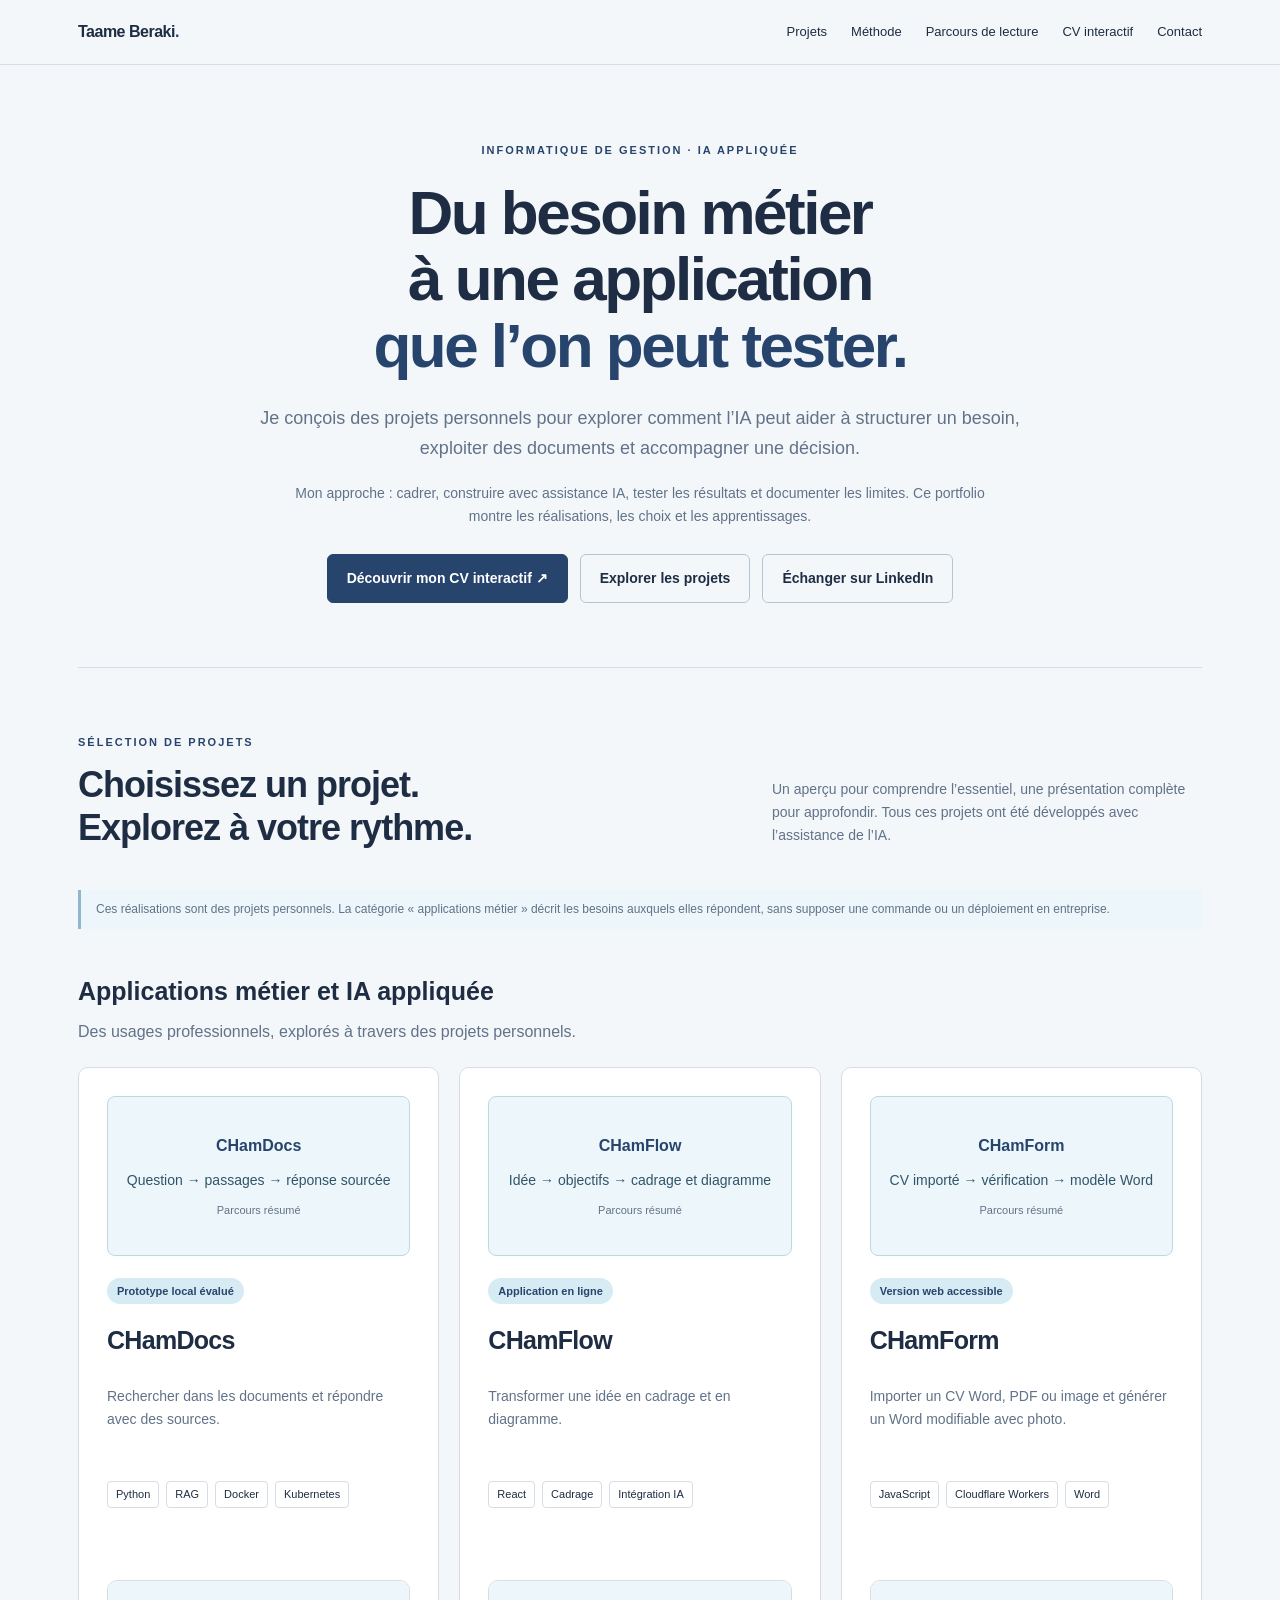
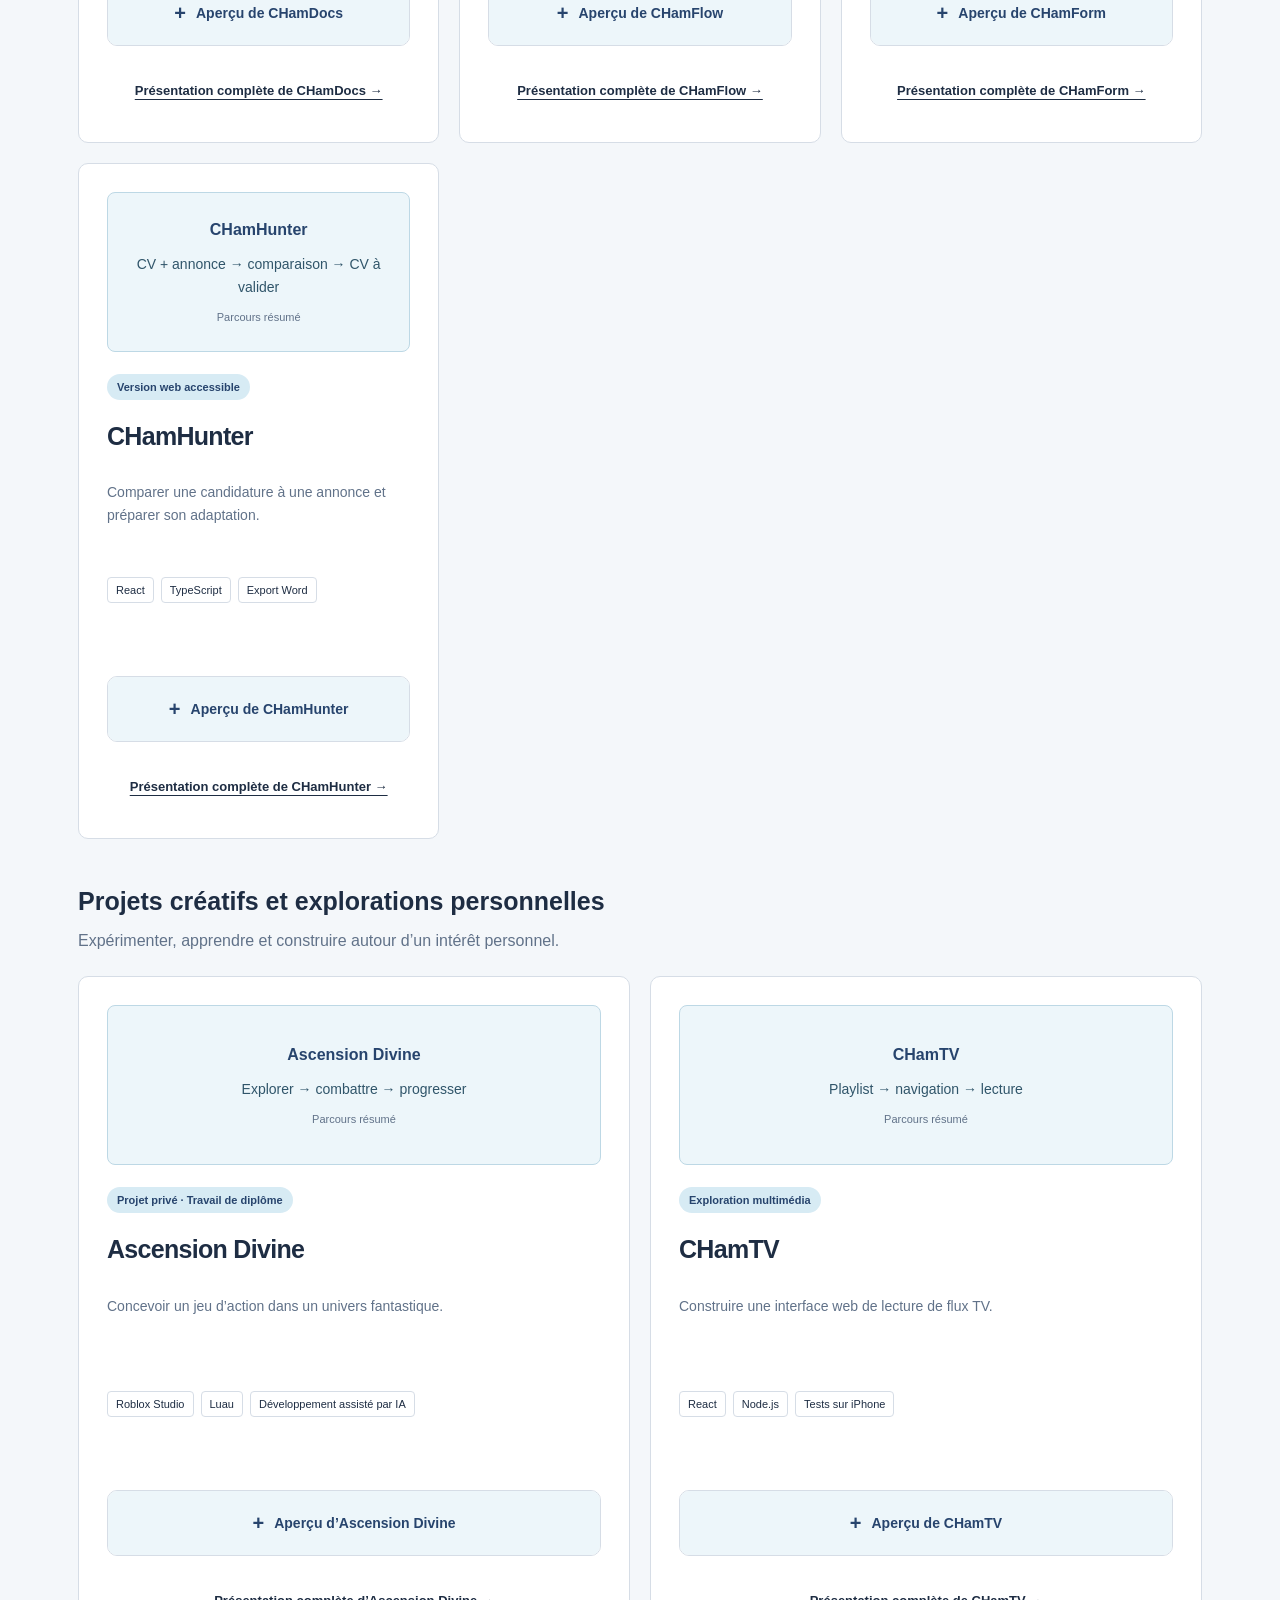
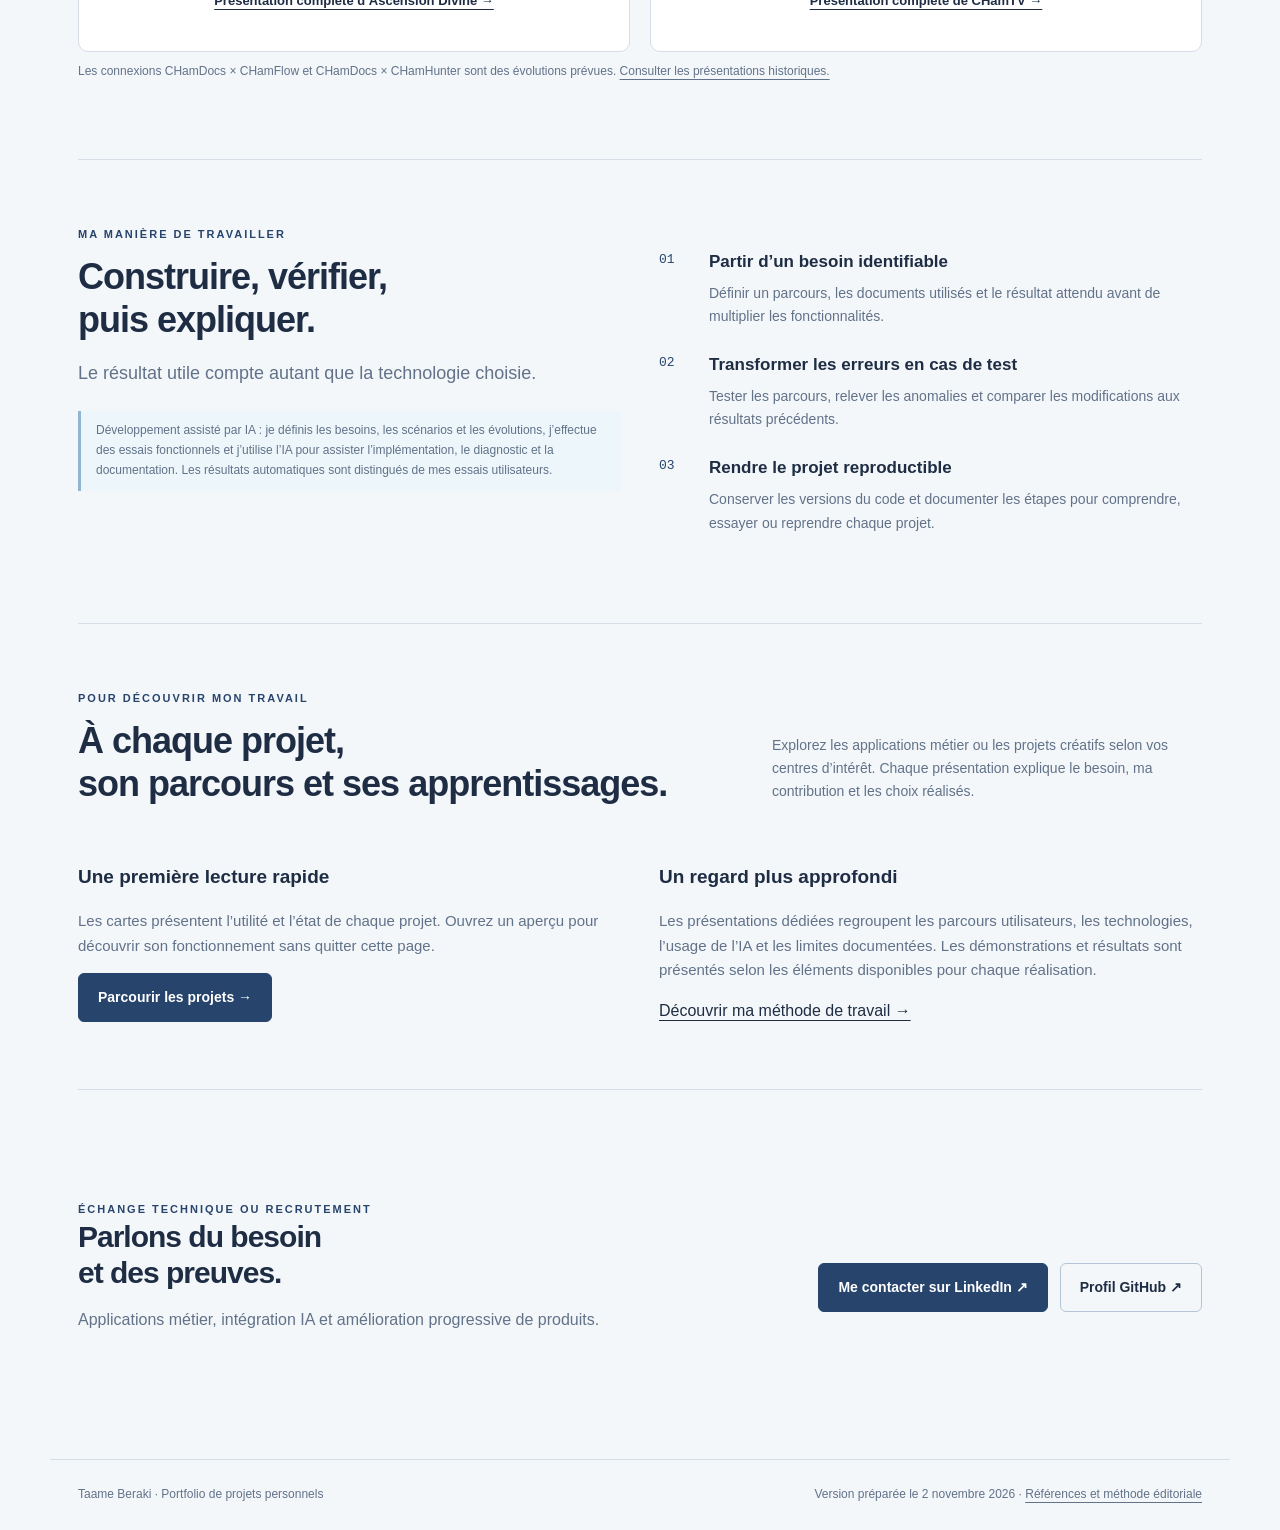
==== commit 234dd340: "Add interactive CV to portfolio" ====
--- a/index.html
+++ b/index.html
@@ -1,6 +1,6 @@
 <!doctype html><html lang="fr"><head><meta charset="utf-8"><meta name="viewport" content="width=device-width,initial-scale=1"><meta name="description" content="Portfolio de Taame Beraki : applications métier, IA appliquée, jeu vidéo et explorations personnelles."><title>Taame Beraki · Applications et IA appliquée</title><link rel="stylesheet" href="assets/style.css"></head><body>
-<a class="skip" href="#contenu">Aller au contenu</a><header><div class="nav"><a class="brand" href="index.html">Taame Beraki<span>.</span></a><nav aria-label="Navigation principale"><a href="#projets">Projets</a><a href="#methode">Méthode</a><a href="#decouvrir">Parcours de lecture</a><a href="#contact">Contact</a></nav></div></header>
-<main id="contenu"><section class="hero portfolio-hero"><div><div class="eyebrow">Informatique de gestion · IA appliquée</div><h1>Du besoin métier<br>à une application<br><em>que l’on peut tester.</em></h1><p class="lede">Je conçois des projets personnels pour explorer comment l’IA peut aider à structurer un besoin, exploiter des documents et accompagner une décision.</p><p>Mon approche : cadrer, construire avec assistance IA, tester les résultats et documenter les limites. Ce portfolio montre les réalisations, les choix et les apprentissages.</p><div class="actions"><a class="button" href="#projets">Découvrir les projets ↗</a><a class="button secondary" href="https://www.linkedin.com/in/taame-beraki/">Échanger sur LinkedIn</a></div></div></section>
+<a class="skip" href="#contenu">Aller au contenu</a><header><div class="nav"><a class="brand" href="index.html">Taame Beraki<span>.</span></a><nav aria-label="Navigation principale"><a href="#projets">Projets</a><a href="#methode">Méthode</a><a href="#decouvrir">Parcours de lecture</a><a href="cv/">CV interactif</a><a href="#contact">Contact</a></nav></div></header>
+<main id="contenu"><section class="hero portfolio-hero"><div><div class="eyebrow">Informatique de gestion · IA appliquée</div><h1>Du besoin métier<br>à une application<br><em>que l’on peut tester.</em></h1><p class="lede">Je conçois des projets personnels pour explorer comment l’IA peut aider à structurer un besoin, exploiter des documents et accompagner une décision.</p><p>Mon approche : cadrer, construire avec assistance IA, tester les résultats et documenter les limites. Ce portfolio montre les réalisations, les choix et les apprentissages.</p><div class="actions"><a class="button" href="cv/">Découvrir mon CV interactif ↗</a><a class="button secondary" href="#projets">Explorer les projets</a><a class="button secondary" href="https://www.linkedin.com/in/taame-beraki/">Échanger sur LinkedIn</a></div></div></section>
 <section class="section" id="projets"><div class="section-head"><div><div class="eyebrow">Sélection de projets</div><h2>Choisissez un projet.<br>Explorez à votre rythme.</h2></div><p>Un aperçu pour comprendre l’essentiel, une présentation complète pour approfondir. Tous ces projets ont été développés avec l’assistance de l’IA.</p></div><p class="note">Ces réalisations sont des projets personnels. La catégorie « applications métier » décrit les besoins auxquels elles répondent, sans supposer une commande ou un déploiement en entreprise.</p><div class="project-group"><h3>Applications métier et IA appliquée</h3><p class="subtle">Des usages professionnels, explorés à travers des projets personnels.</p><div class="cards"><article class="card project-card"><div class="project-visual" aria-label="Parcours résumé de CHamDocs"><span>CHamDocs</span><p>Question → passages → réponse sourcée</p><small>Parcours résumé</small></div><span class="status">Prototype local évalué</span><h4>CHamDocs</h4><p>Rechercher dans les documents et répondre avec des sources.</p><div class="tags"><span>Python</span><span>RAG</span><span>Docker</span><span>Kubernetes</span></div><details class="project-preview"><summary>Aperçu de CHamDocs</summary><p>Pour retrouver une information sans perdre sa provenance. L’interface permet de choisir un espace, importer des textes et consulter les extraits utilisés.</p><p class="caption">Le fonctionnement local et les résultats de recherche sont documentés. Le modèle peut encore se tromper ; les connecteurs payants sont prévus.</p></details><a class="project-link" href="chamdocs.html">Présentation complète de CHamDocs →</a></article><article class="card project-card"><div class="project-visual" aria-label="Parcours résumé de CHamFlow"><span>CHamFlow</span><p>Idée → objectifs → cadrage et diagramme</p><small>Parcours résumé</small></div><span class="status">Application en ligne</span><h4>CHamFlow</h4><p>Transformer une idée en cadrage et en diagramme.</p><div class="tags"><span>React</span><span>Cadrage</span><span>Intégration IA</span></div><details class="project-preview"><summary>Aperçu de CHamFlow</summary><p>Pour clarifier un besoin avant de lancer un développement. L’utilisateur précise ses objectifs, obtient une proposition structurée et peut engager un échange.</p><p class="caption">Un service IA externe participe à la génération. L’intégration documentaire avec CHamDocs est une perspective.</p></details><a class="project-link" href="chamflow.html">Présentation complète de CHamFlow →</a></article><article class="card project-card"><div class="project-visual" aria-label="Parcours résumé de CHamForm"><span>CHamForm</span><p>CV importé → vérification → modèle Word</p><small>Parcours résumé</small></div><span class="status">Version web accessible</span><h4>CHamForm</h4><p>Importer un CV Word, PDF ou image et générer un Word modifiable avec photo.</p><div class="tags"><span>JavaScript</span><span>Cloudflare Workers</span><span>Word</span></div><details class="project-preview"><summary>Aperçu de CHamForm</summary><p>Le classement local fonctionne après connexion Google. Cinq modèles produisent des champs balisés lisibles par CHamHunter.</p><p class="caption">Les trois formats de base ont été retestés jusqu’au téléchargement. La vérification IA reste facultative ; trois appels réels ont été comparés sur les cas difficiles.</p></details><a class="project-link" href="chamform.html">Présentation complète de CHamForm →</a></article><article class="card project-card"><div class="project-visual" aria-label="Parcours résumé de CHamHunter"><span>CHamHunter</span><p>CV + annonce → comparaison → CV à valider</p><small>Parcours résumé</small></div><span class="status">Version web accessible</span><h4>CHamHunter</h4><p>Comparer une candidature à une annonce et préparer son adaptation.</p><div class="tags"><span>React</span><span>TypeScript</span><span>Export Word</span></div><details class="project-preview"><summary>Aperçu de CHamHunter</summary><p>Pour préparer une candidature tout en gardant la main sur son contenu. Le parcours comprend import du CV, examen des correspondances et validation avant export Word.</p><p class="caption">Les correspondances sont indicatives. Les formulations doivent rester fidèles au parcours du candidat.</p></details><a class="project-link" href="chamhunter.html">Présentation complète de CHamHunter →</a></article></div></div><div class="project-group"><h3>Projets créatifs et explorations personnelles</h3><p class="subtle">Expérimenter, apprendre et construire autour d’un intérêt personnel.</p><div class="cards"><article class="card project-card"><div class="project-visual" aria-label="Parcours résumé de Ascension Divine"><span>Ascension Divine</span><p>Explorer → combattre → progresser</p><small>Parcours résumé</small></div><span class="status">Projet privé · Travail de diplôme</span><h4>Ascension Divine</h4><p>Concevoir un jeu d’action dans un univers fantastique.</p><div class="tags"><span>Roblox Studio</span><span>Luau</span><span>Développement assisté par IA</span></div><details class="project-preview"><summary>Aperçu d’Ascension Divine</summary><p>Un jeu solo avec combat, inventaire, sorts et gardien final. Le travail de diplôme étudie la création d’un jeu fonctionnel avec l’assistance d’IA génératives.</p><p class="caption">Le rapport décrit 19 tests réalisés par l’auteur et une réduction du périmètre multijoueur vers un jeu solo.</p></details><a class="project-link" href="ascension-divine.html">Présentation complète d’Ascension Divine →</a></article><article class="card project-card"><div class="project-visual" aria-label="Parcours résumé de CHamTV"><span>CHamTV</span><p>Playlist → navigation → lecture</p><small>Parcours résumé</small></div><span class="status">Exploration multimédia</span><h4>CHamTV</h4><p>Construire une interface web de lecture de flux TV.</p><div class="tags"><span>React</span><span>Node.js</span><span>Tests sur iPhone</span></div><details class="project-preview"><summary>Aperçu de CHamTV</summary><p>Une application personnelle pour explorer les playlists M3U, les connexions Xtream Codes et la lecture HLS, notamment sur iPhone.</p><p class="caption">Le code est privé. La présentation décrit les essais réalisés ; elle ne garantit pas la disponibilité actuelle du service hébergé.</p></details><a class="project-link" href="chamtv.html">Présentation complète de CHamTV →</a></article></div></div><p class="caption">Les connexions CHamDocs × CHamFlow et CHamDocs × CHamHunter sont des évolutions prévues. <a href="archives.html">Consulter les présentations historiques.</a></p></section>
 <section class="section" id="methode"><div class="two"><div><div class="eyebrow">Ma manière de travailler</div><h2>Construire, vérifier,<br>puis expliquer.</h2><p class="lede">Le résultat utile compte autant que la technologie choisie.</p><div class="note">Développement assisté par IA : je définis les besoins, les scénarios et les évolutions, j’effectue des essais fonctionnels et j’utilise l’IA pour assister l’implémentation, le diagnostic et la documentation. Les résultats automatiques sont distingués de mes essais utilisateurs.</div></div><div class="steps"><div class="step"><div><h3>Partir d’un besoin identifiable</h3><p>Définir un parcours, les documents utilisés et le résultat attendu avant de multiplier les fonctionnalités.</p></div></div><div class="step"><div><h3>Transformer les erreurs en cas de test</h3><p>Tester les parcours, relever les anomalies et comparer les modifications aux résultats précédents.</p></div></div><div class="step"><div><h3>Rendre le projet reproductible</h3><p>Conserver les versions du code et documenter les étapes pour comprendre, essayer ou reprendre chaque projet.</p></div></div></div></div></section>
 <section class="section" id="decouvrir"><div class="section-head"><div><div class="eyebrow">Pour découvrir mon travail</div><h2>À chaque projet,<br>son parcours et ses apprentissages.</h2></div><p>Explorez les applications métier ou les projets créatifs selon vos centres d’intérêt. Chaque présentation explique le besoin, ma contribution et les choix réalisés.</p></div><div class="two prose"><div><h3>Une première lecture rapide</h3><p>Les cartes présentent l’utilité et l’état de chaque projet. Ouvrez un aperçu pour découvrir son fonctionnement sans quitter cette page.</p><a class="button" href="#projets">Parcourir les projets →</a></div><div><h3>Un regard plus approfondi</h3><p>Les présentations dédiées regroupent les parcours utilisateurs, les technologies, l’usage de l’IA et les limites documentées. Les démonstrations et résultats sont présentés selon les éléments disponibles pour chaque réalisation.</p><a href="#methode">Découvrir ma méthode de travail →</a></div></div></section><section class="section" id="contact"><div class="contact"><div><div class="eyebrow">Échange technique ou recrutement</div><h2>Parlons du besoin<br>et des preuves.</h2><p class="subtle">Applications métier, intégration IA et amélioration progressive de produits.</p></div><div class="actions"><a class="button" href="https://www.linkedin.com/in/taame-beraki/">Me contacter sur LinkedIn ↗</a><a class="button secondary" href="https://github.com/CHamlarr1994">Profil GitHub ↗</a></div></div></section>
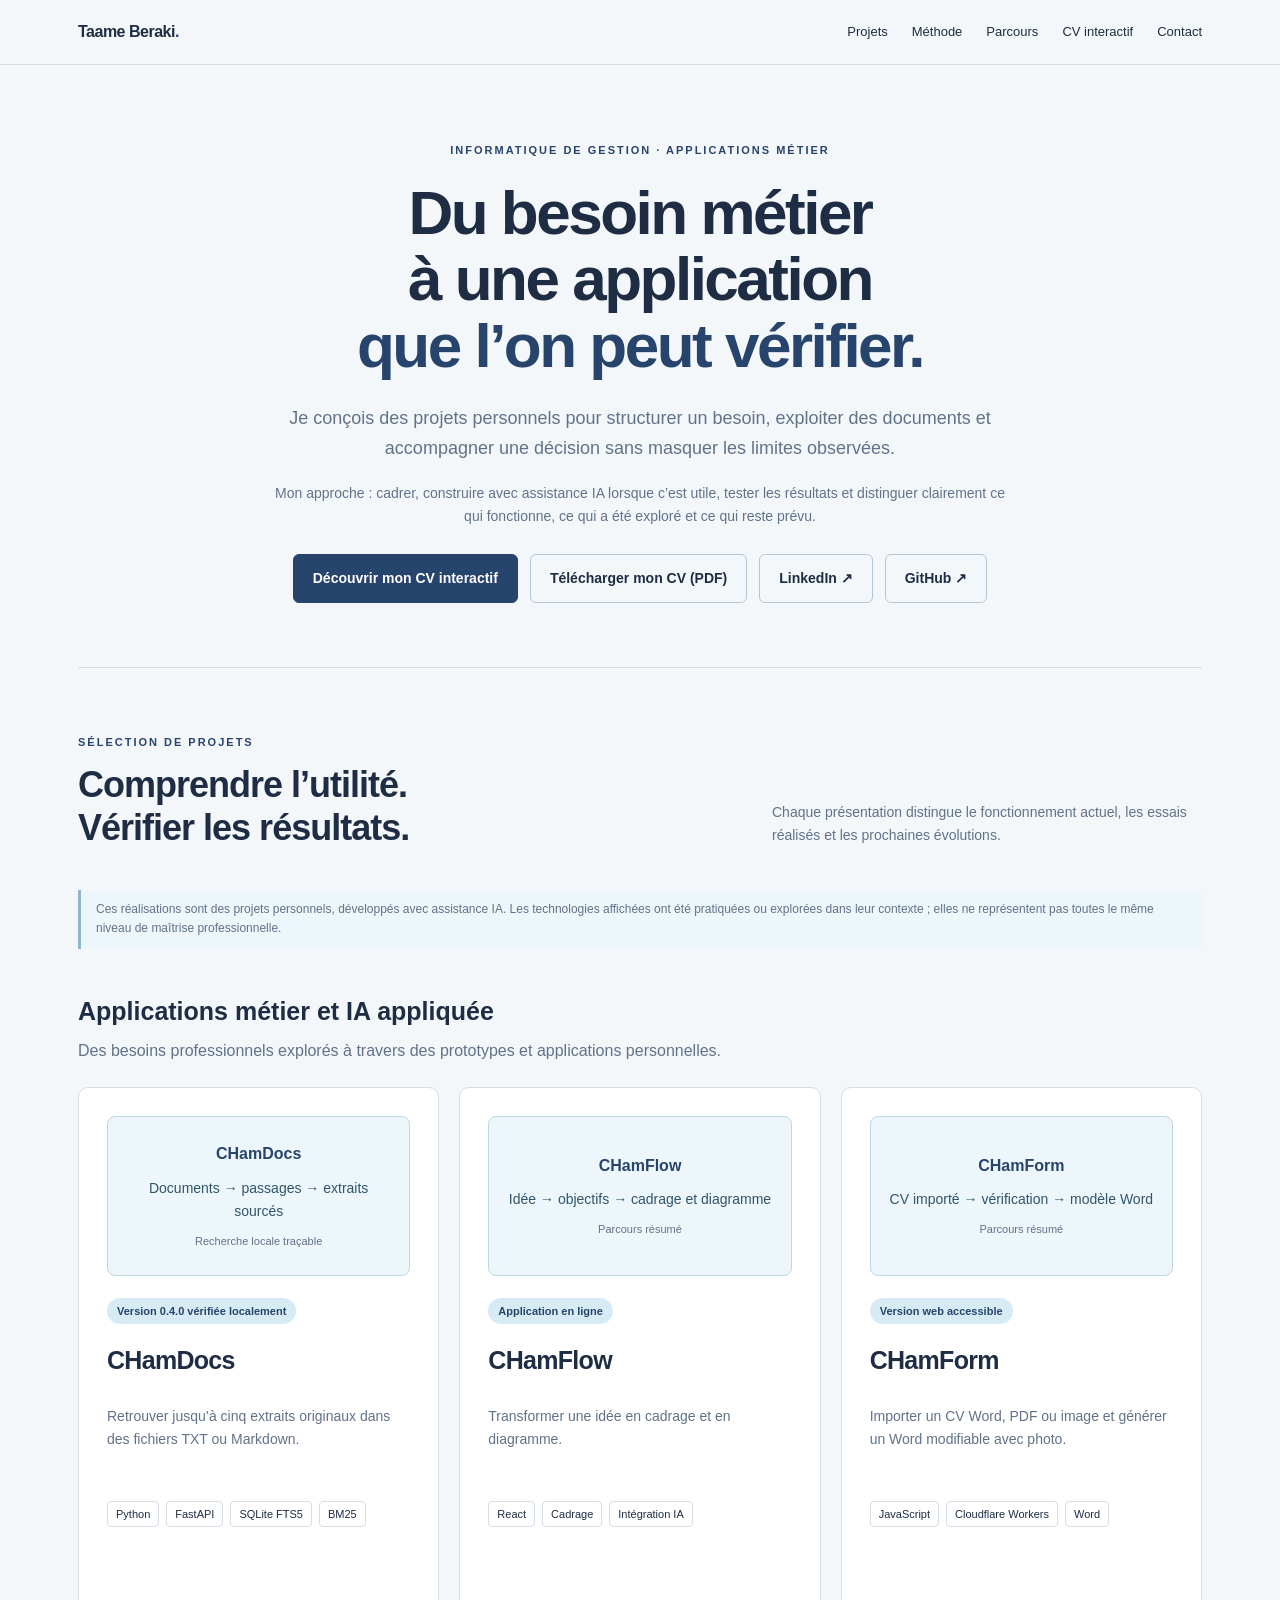
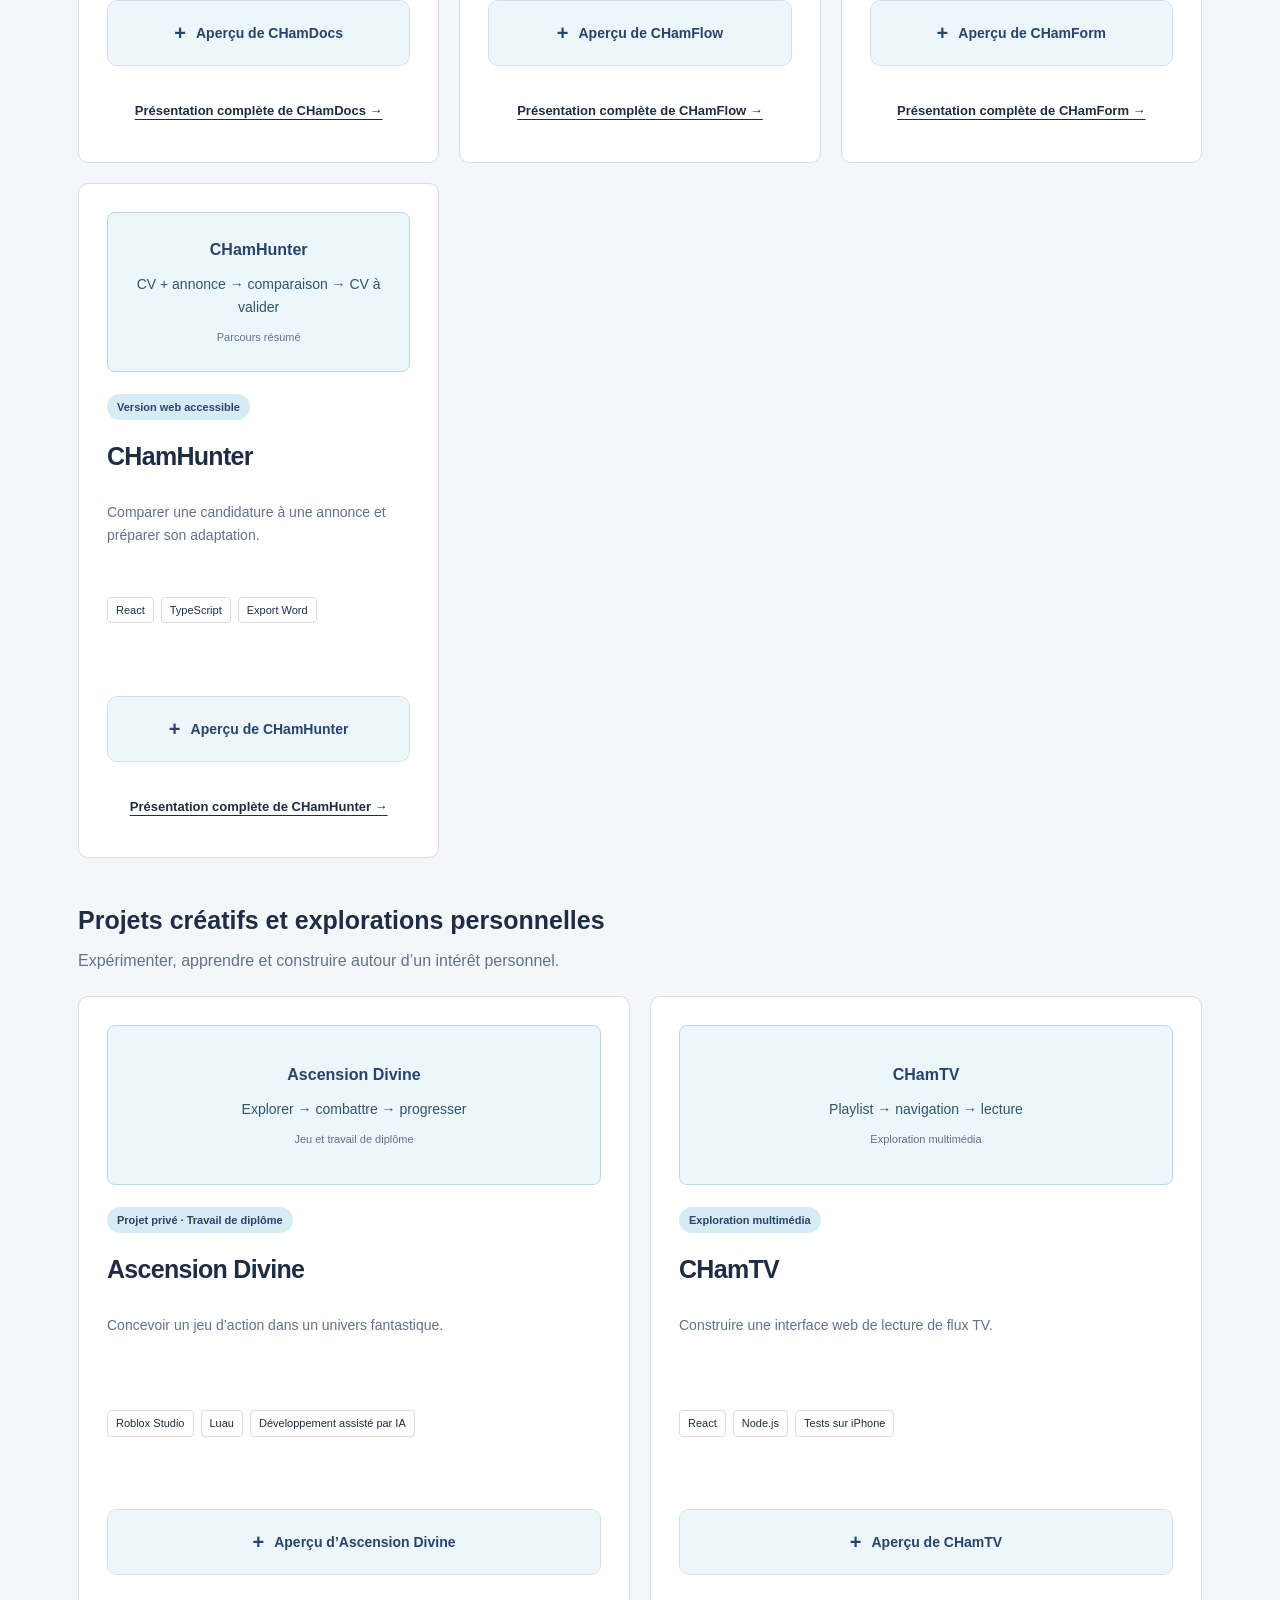
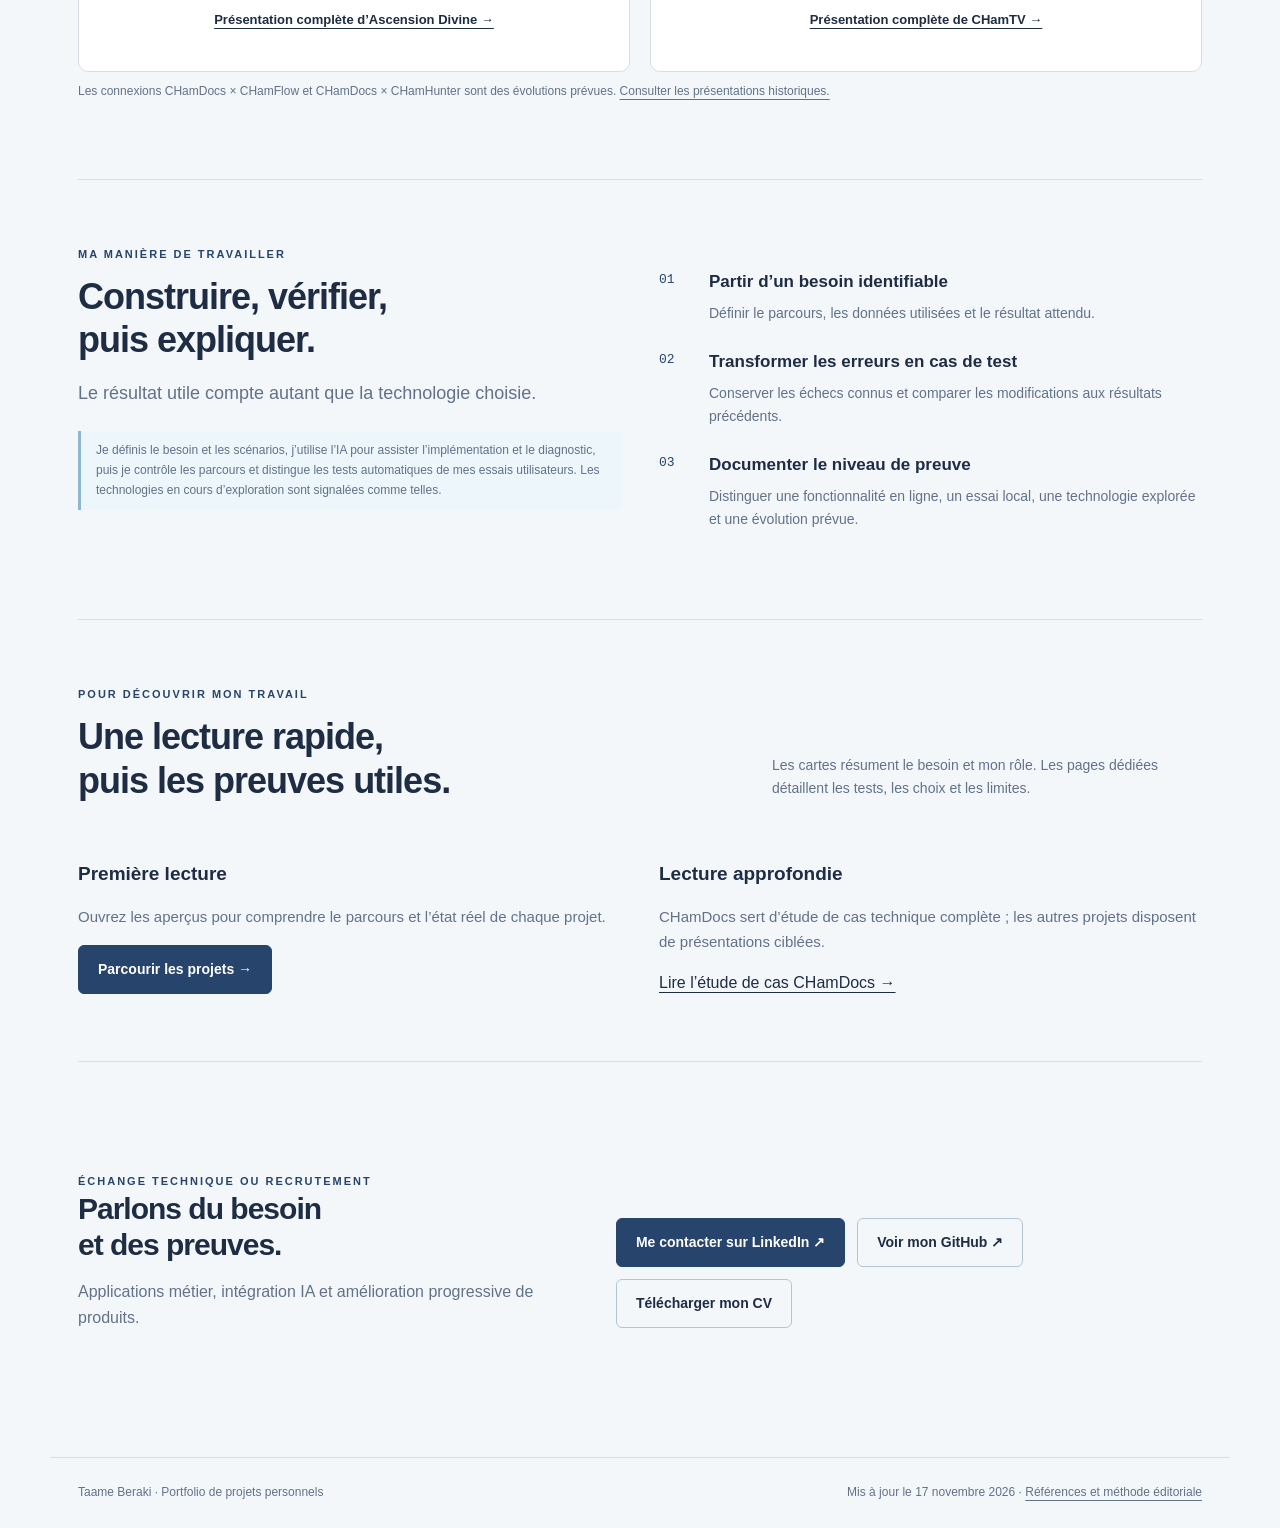
==== commit a45a6677: "Refresh CHamDocs portfolio for lexical 0.4.0" ====
--- a/index.html
+++ b/index.html
@@ -1,7 +1,90 @@
-<!doctype html><html lang="fr"><head><meta charset="utf-8"><meta name="viewport" content="width=device-width,initial-scale=1"><meta name="description" content="Portfolio de Taame Beraki : applications métier, IA appliquée, jeu vidéo et explorations personnelles."><title>Taame Beraki · Applications et IA appliquée</title><link rel="stylesheet" href="assets/style.css"></head><body>
-<a class="skip" href="#contenu">Aller au contenu</a><header><div class="nav"><a class="brand" href="index.html">Taame Beraki<span>.</span></a><nav aria-label="Navigation principale"><a href="#projets">Projets</a><a href="#methode">Méthode</a><a href="#decouvrir">Parcours de lecture</a><a href="cv/">CV interactif</a><a href="#contact">Contact</a></nav></div></header>
-<main id="contenu"><section class="hero portfolio-hero"><div><div class="eyebrow">Informatique de gestion · IA appliquée</div><h1>Du besoin métier<br>à une application<br><em>que l’on peut tester.</em></h1><p class="lede">Je conçois des projets personnels pour explorer comment l’IA peut aider à structurer un besoin, exploiter des documents et accompagner une décision.</p><p>Mon approche : cadrer, construire avec assistance IA, tester les résultats et documenter les limites. Ce portfolio montre les réalisations, les choix et les apprentissages.</p><div class="actions"><a class="button" href="cv/">Découvrir mon CV interactif ↗</a><a class="button secondary" href="#projets">Explorer les projets</a><a class="button secondary" href="https://www.linkedin.com/in/taame-beraki/">Échanger sur LinkedIn</a></div></div></section>
-<section class="section" id="projets"><div class="section-head"><div><div class="eyebrow">Sélection de projets</div><h2>Choisissez un projet.<br>Explorez à votre rythme.</h2></div><p>Un aperçu pour comprendre l’essentiel, une présentation complète pour approfondir. Tous ces projets ont été développés avec l’assistance de l’IA.</p></div><p class="note">Ces réalisations sont des projets personnels. La catégorie « applications métier » décrit les besoins auxquels elles répondent, sans supposer une commande ou un déploiement en entreprise.</p><div class="project-group"><h3>Applications métier et IA appliquée</h3><p class="subtle">Des usages professionnels, explorés à travers des projets personnels.</p><div class="cards"><article class="card project-card"><div class="project-visual" aria-label="Parcours résumé de CHamDocs"><span>CHamDocs</span><p>Question → passages → réponse sourcée</p><small>Parcours résumé</small></div><span class="status">Prototype local évalué</span><h4>CHamDocs</h4><p>Rechercher dans les documents et répondre avec des sources.</p><div class="tags"><span>Python</span><span>RAG</span><span>Docker</span><span>Kubernetes</span></div><details class="project-preview"><summary>Aperçu de CHamDocs</summary><p>Pour retrouver une information sans perdre sa provenance. L’interface permet de choisir un espace, importer des textes et consulter les extraits utilisés.</p><p class="caption">Le fonctionnement local et les résultats de recherche sont documentés. Le modèle peut encore se tromper ; les connecteurs payants sont prévus.</p></details><a class="project-link" href="chamdocs.html">Présentation complète de CHamDocs →</a></article><article class="card project-card"><div class="project-visual" aria-label="Parcours résumé de CHamFlow"><span>CHamFlow</span><p>Idée → objectifs → cadrage et diagramme</p><small>Parcours résumé</small></div><span class="status">Application en ligne</span><h4>CHamFlow</h4><p>Transformer une idée en cadrage et en diagramme.</p><div class="tags"><span>React</span><span>Cadrage</span><span>Intégration IA</span></div><details class="project-preview"><summary>Aperçu de CHamFlow</summary><p>Pour clarifier un besoin avant de lancer un développement. L’utilisateur précise ses objectifs, obtient une proposition structurée et peut engager un échange.</p><p class="caption">Un service IA externe participe à la génération. L’intégration documentaire avec CHamDocs est une perspective.</p></details><a class="project-link" href="chamflow.html">Présentation complète de CHamFlow →</a></article><article class="card project-card"><div class="project-visual" aria-label="Parcours résumé de CHamForm"><span>CHamForm</span><p>CV importé → vérification → modèle Word</p><small>Parcours résumé</small></div><span class="status">Version web accessible</span><h4>CHamForm</h4><p>Importer un CV Word, PDF ou image et générer un Word modifiable avec photo.</p><div class="tags"><span>JavaScript</span><span>Cloudflare Workers</span><span>Word</span></div><details class="project-preview"><summary>Aperçu de CHamForm</summary><p>Le classement local fonctionne après connexion Google. Cinq modèles produisent des champs balisés lisibles par CHamHunter.</p><p class="caption">Les trois formats de base ont été retestés jusqu’au téléchargement. La vérification IA reste facultative ; trois appels réels ont été comparés sur les cas difficiles.</p></details><a class="project-link" href="chamform.html">Présentation complète de CHamForm →</a></article><article class="card project-card"><div class="project-visual" aria-label="Parcours résumé de CHamHunter"><span>CHamHunter</span><p>CV + annonce → comparaison → CV à valider</p><small>Parcours résumé</small></div><span class="status">Version web accessible</span><h4>CHamHunter</h4><p>Comparer une candidature à une annonce et préparer son adaptation.</p><div class="tags"><span>React</span><span>TypeScript</span><span>Export Word</span></div><details class="project-preview"><summary>Aperçu de CHamHunter</summary><p>Pour préparer une candidature tout en gardant la main sur son contenu. Le parcours comprend import du CV, examen des correspondances et validation avant export Word.</p><p class="caption">Les correspondances sont indicatives. Les formulations doivent rester fidèles au parcours du candidat.</p></details><a class="project-link" href="chamhunter.html">Présentation complète de CHamHunter →</a></article></div></div><div class="project-group"><h3>Projets créatifs et explorations personnelles</h3><p class="subtle">Expérimenter, apprendre et construire autour d’un intérêt personnel.</p><div class="cards"><article class="card project-card"><div class="project-visual" aria-label="Parcours résumé de Ascension Divine"><span>Ascension Divine</span><p>Explorer → combattre → progresser</p><small>Parcours résumé</small></div><span class="status">Projet privé · Travail de diplôme</span><h4>Ascension Divine</h4><p>Concevoir un jeu d’action dans un univers fantastique.</p><div class="tags"><span>Roblox Studio</span><span>Luau</span><span>Développement assisté par IA</span></div><details class="project-preview"><summary>Aperçu d’Ascension Divine</summary><p>Un jeu solo avec combat, inventaire, sorts et gardien final. Le travail de diplôme étudie la création d’un jeu fonctionnel avec l’assistance d’IA génératives.</p><p class="caption">Le rapport décrit 19 tests réalisés par l’auteur et une réduction du périmètre multijoueur vers un jeu solo.</p></details><a class="project-link" href="ascension-divine.html">Présentation complète d’Ascension Divine →</a></article><article class="card project-card"><div class="project-visual" aria-label="Parcours résumé de CHamTV"><span>CHamTV</span><p>Playlist → navigation → lecture</p><small>Parcours résumé</small></div><span class="status">Exploration multimédia</span><h4>CHamTV</h4><p>Construire une interface web de lecture de flux TV.</p><div class="tags"><span>React</span><span>Node.js</span><span>Tests sur iPhone</span></div><details class="project-preview"><summary>Aperçu de CHamTV</summary><p>Une application personnelle pour explorer les playlists M3U, les connexions Xtream Codes et la lecture HLS, notamment sur iPhone.</p><p class="caption">Le code est privé. La présentation décrit les essais réalisés ; elle ne garantit pas la disponibilité actuelle du service hébergé.</p></details><a class="project-link" href="chamtv.html">Présentation complète de CHamTV →</a></article></div></div><p class="caption">Les connexions CHamDocs × CHamFlow et CHamDocs × CHamHunter sont des évolutions prévues. <a href="archives.html">Consulter les présentations historiques.</a></p></section>
-<section class="section" id="methode"><div class="two"><div><div class="eyebrow">Ma manière de travailler</div><h2>Construire, vérifier,<br>puis expliquer.</h2><p class="lede">Le résultat utile compte autant que la technologie choisie.</p><div class="note">Développement assisté par IA : je définis les besoins, les scénarios et les évolutions, j’effectue des essais fonctionnels et j’utilise l’IA pour assister l’implémentation, le diagnostic et la documentation. Les résultats automatiques sont distingués de mes essais utilisateurs.</div></div><div class="steps"><div class="step"><div><h3>Partir d’un besoin identifiable</h3><p>Définir un parcours, les documents utilisés et le résultat attendu avant de multiplier les fonctionnalités.</p></div></div><div class="step"><div><h3>Transformer les erreurs en cas de test</h3><p>Tester les parcours, relever les anomalies et comparer les modifications aux résultats précédents.</p></div></div><div class="step"><div><h3>Rendre le projet reproductible</h3><p>Conserver les versions du code et documenter les étapes pour comprendre, essayer ou reprendre chaque projet.</p></div></div></div></div></section>
-<section class="section" id="decouvrir"><div class="section-head"><div><div class="eyebrow">Pour découvrir mon travail</div><h2>À chaque projet,<br>son parcours et ses apprentissages.</h2></div><p>Explorez les applications métier ou les projets créatifs selon vos centres d’intérêt. Chaque présentation explique le besoin, ma contribution et les choix réalisés.</p></div><div class="two prose"><div><h3>Une première lecture rapide</h3><p>Les cartes présentent l’utilité et l’état de chaque projet. Ouvrez un aperçu pour découvrir son fonctionnement sans quitter cette page.</p><a class="button" href="#projets">Parcourir les projets →</a></div><div><h3>Un regard plus approfondi</h3><p>Les présentations dédiées regroupent les parcours utilisateurs, les technologies, l’usage de l’IA et les limites documentées. Les démonstrations et résultats sont présentés selon les éléments disponibles pour chaque réalisation.</p><a href="#methode">Découvrir ma méthode de travail →</a></div></div></section><section class="section" id="contact"><div class="contact"><div><div class="eyebrow">Échange technique ou recrutement</div><h2>Parlons du besoin<br>et des preuves.</h2><p class="subtle">Applications métier, intégration IA et amélioration progressive de produits.</p></div><div class="actions"><a class="button" href="https://www.linkedin.com/in/taame-beraki/">Me contacter sur LinkedIn ↗</a><a class="button secondary" href="https://github.com/CHamlarr1994">Profil GitHub ↗</a></div></div></section>
-</main><footer><span>Taame Beraki · Portfolio de projets personnels</span><span>Version préparée le 2 novembre 2026 · <a href="references.html">Références et méthode éditoriale</a></span></footer></body></html>
+<!doctype html>
+<html lang="fr">
+<head>
+  <meta charset="utf-8">
+  <meta name="viewport" content="width=device-width,initial-scale=1">
+  <meta name="description" content="Portfolio de Taame Beraki : applications métier, recherche documentaire, IA appliquée et projets créatifs documentés par leurs tests et leurs limites.">
+  <meta name="theme-color" content="#1e2d43">
+  <title>Taame Beraki · Applications métier et projets documentés</title>
+  <link rel="stylesheet" href="assets/style.css">
+</head>
+<body>
+<a class="skip" href="#contenu">Aller au contenu</a>
+<header><div class="nav"><a class="brand" href="index.html">Taame Beraki<span>.</span></a><nav aria-label="Navigation principale"><a href="#projets">Projets</a><a href="#methode">Méthode</a><a href="#decouvrir">Parcours</a><a href="cv/">CV interactif</a><a href="#contact">Contact</a></nav></div></header>
+<main id="contenu">
+  <section class="hero portfolio-hero"><div>
+    <div class="eyebrow">Informatique de gestion · Applications métier</div>
+    <h1>Du besoin métier<br>à une application<br><em>que l’on peut vérifier.</em></h1>
+    <p class="lede">Je conçois des projets personnels pour structurer un besoin, exploiter des documents et accompagner une décision sans masquer les limites observées.</p>
+    <p>Mon approche : cadrer, construire avec assistance IA lorsque c’est utile, tester les résultats et distinguer clairement ce qui fonctionne, ce qui a été exploré et ce qui reste prévu.</p>
+    <div class="actions"><a class="button" href="cv/">Découvrir mon CV interactif</a><a class="button secondary" href="cv/assets/CV-General-Informaticien-de-gestion.pdf">Télécharger mon CV (PDF)</a><a class="button secondary" href="https://www.linkedin.com/in/chamlarr/">LinkedIn ↗</a><a class="button secondary" href="https://github.com/CHamlarr1994">GitHub ↗</a></div>
+  </div></section>
+
+  <section class="section" id="projets">
+    <div class="section-head"><div><div class="eyebrow">Sélection de projets</div><h2>Comprendre l’utilité.<br>Vérifier les résultats.</h2></div><p>Chaque présentation distingue le fonctionnement actuel, les essais réalisés et les prochaines évolutions.</p></div>
+    <p class="note">Ces réalisations sont des projets personnels, développés avec assistance IA. Les technologies affichées ont été pratiquées ou explorées dans leur contexte ; elles ne représentent pas toutes le même niveau de maîtrise professionnelle.</p>
+
+    <div class="project-group"><h3>Applications métier et IA appliquée</h3><p class="subtle">Des besoins professionnels explorés à travers des prototypes et applications personnelles.</p><div class="cards">
+      <article class="card project-card">
+        <div class="project-visual" aria-label="Parcours résumé de CHamDocs"><span>CHamDocs</span><p>Documents → passages → extraits sourcés</p><small>Recherche locale traçable</small></div>
+        <span class="status">Version 0.4.0 vérifiée localement</span><h4>CHamDocs</h4>
+        <p>Retrouver jusqu’à cinq extraits originaux dans des fichiers TXT ou Markdown.</p>
+        <div class="tags"><span>Python</span><span>FastAPI</span><span>SQLite FTS5</span><span>BM25</span></div>
+        <details class="project-preview"><summary>Aperçu de CHamDocs</summary><p>Le moteur classe des passages lexicaux et conserve leur fichier et leur numéro. Il ne rédige pas de réponse et n’utilise plus Ollama ou les embeddings dans le parcours actif.</p><p><strong>Mon rôle :</strong> cadrage du besoin, pilotage du périmètre, essais fonctionnels et lecture critique des évaluations.</p><p class="caption">14 tests réussis ; 13/14 questions répondables avec toutes les preuves attendues dans le top 5. Docker, Kubernetes et CI restent à valider pour cette version.</p></details>
+        <a class="project-link" href="chamdocs.html">Présentation complète de CHamDocs →</a>
+      </article>
+
+      <article class="card project-card">
+        <div class="project-visual" aria-label="Parcours résumé de CHamFlow"><span>CHamFlow</span><p>Idée → objectifs → cadrage et diagramme</p><small>Parcours résumé</small></div>
+        <span class="status">Application en ligne</span><h4>CHamFlow</h4><p>Transformer une idée en cadrage et en diagramme.</p>
+        <div class="tags"><span>React</span><span>Cadrage</span><span>Intégration IA</span></div>
+        <details class="project-preview"><summary>Aperçu de CHamFlow</summary><p>L’utilisateur précise ses objectifs, obtient une proposition structurée et peut engager un échange.</p><p><strong>Mon rôle :</strong> définition du parcours, pilotage des évolutions, tests ordinateur/mobile et contrôle des résultats générés.</p><p class="caption">L’intégration documentaire avec CHamDocs reste une perspective.</p></details>
+        <a class="project-link" href="chamflow.html">Présentation complète de CHamFlow →</a>
+      </article>
+
+      <article class="card project-card">
+        <div class="project-visual" aria-label="Parcours résumé de CHamForm"><span>CHamForm</span><p>CV importé → vérification → modèle Word</p><small>Parcours résumé</small></div>
+        <span class="status">Version web accessible</span><h4>CHamForm</h4><p>Importer un CV Word, PDF ou image et générer un Word modifiable avec photo.</p>
+        <div class="tags"><span>JavaScript</span><span>Cloudflare Workers</span><span>Word</span></div>
+        <details class="project-preview"><summary>Aperçu de CHamForm</summary><p>Le classement local fonctionne après connexion Google. Cinq modèles produisent des champs balisés lisibles par CHamHunter.</p><p><strong>Mon rôle :</strong> définition du parcours, comparaison des modèles et contrôle des imports et téléchargements.</p><p class="caption">Les trois formats de base ont été retestés jusqu’au téléchargement.</p></details>
+        <a class="project-link" href="chamform.html">Présentation complète de CHamForm →</a>
+      </article>
+
+      <article class="card project-card">
+        <div class="project-visual" aria-label="Parcours résumé de CHamHunter"><span>CHamHunter</span><p>CV + annonce → comparaison → CV à valider</p><small>Parcours résumé</small></div>
+        <span class="status">Version web accessible</span><h4>CHamHunter</h4><p>Comparer une candidature à une annonce et préparer son adaptation.</p>
+        <div class="tags"><span>React</span><span>TypeScript</span><span>Export Word</span></div>
+        <details class="project-preview"><summary>Aperçu de CHamHunter</summary><p>Le parcours comprend import du CV, examen des correspondances et validation avant export Word.</p><p><strong>Mon rôle :</strong> règles de sincérité, scénarios de test, contrôle des correspondances et du transfert depuis CHamForm.</p><p class="caption">Les correspondances sont indicatives et doivent rester fidèles au parcours du candidat.</p></details>
+        <a class="project-link" href="chamhunter.html">Présentation complète de CHamHunter →</a>
+      </article>
+    </div></div>
+
+    <div class="project-group"><h3>Projets créatifs et explorations personnelles</h3><p class="subtle">Expérimenter, apprendre et construire autour d’un intérêt personnel.</p><div class="cards">
+      <article class="card project-card">
+        <div class="project-visual" aria-label="Parcours résumé d’Ascension Divine"><span>Ascension Divine</span><p>Explorer → combattre → progresser</p><small>Jeu et travail de diplôme</small></div>
+        <span class="status">Projet privé · Travail de diplôme</span><h4>Ascension Divine</h4><p>Concevoir un jeu d’action dans un univers fantastique.</p>
+        <div class="tags"><span>Roblox Studio</span><span>Luau</span><span>Développement assisté par IA</span></div>
+        <details class="project-preview"><summary>Aperçu d’Ascension Divine</summary><p>Un jeu solo avec combat, inventaire, sorts et gardien final.</p><p><strong>Mon rôle :</strong> univers, mécaniques, réduction du périmètre, intégration et tests.</p><p class="caption">Le rapport décrit 19 tests réalisés par l’auteur.</p></details>
+        <a class="project-link" href="ascension-divine.html">Présentation complète d’Ascension Divine →</a>
+      </article>
+
+      <article class="card project-card">
+        <div class="project-visual" aria-label="Parcours résumé de CHamTV"><span>CHamTV</span><p>Playlist → navigation → lecture</p><small>Exploration multimédia</small></div>
+        <span class="status">Exploration multimédia</span><h4>CHamTV</h4><p>Construire une interface web de lecture de flux TV.</p>
+        <div class="tags"><span>React</span><span>Node.js</span><span>Tests sur iPhone</span></div>
+        <details class="project-preview"><summary>Aperçu de CHamTV</summary><p>Une application personnelle autour des playlists M3U, des connexions Xtream Codes et de la lecture HLS.</p><p><strong>Mon rôle :</strong> définition de l’usage, tests sur iPhone et suivi des problèmes de lecture.</p><p class="caption">Le code est privé et la disponibilité actuelle du service hébergé n’est pas garantie.</p></details>
+        <a class="project-link" href="chamtv.html">Présentation complète de CHamTV →</a>
+      </article>
+    </div></div>
+    <p class="caption">Les connexions CHamDocs × CHamFlow et CHamDocs × CHamHunter sont des évolutions prévues. <a href="archives.html">Consulter les présentations historiques.</a></p>
+  </section>
+
+  <section class="section" id="methode"><div class="two"><div><div class="eyebrow">Ma manière de travailler</div><h2>Construire, vérifier,<br>puis expliquer.</h2><p class="lede">Le résultat utile compte autant que la technologie choisie.</p><div class="note">Je définis le besoin et les scénarios, j’utilise l’IA pour assister l’implémentation et le diagnostic, puis je contrôle les parcours et distingue les tests automatiques de mes essais utilisateurs. Les technologies en cours d’exploration sont signalées comme telles.</div></div><div class="steps"><div class="step"><div><h3>Partir d’un besoin identifiable</h3><p>Définir le parcours, les données utilisées et le résultat attendu.</p></div></div><div class="step"><div><h3>Transformer les erreurs en cas de test</h3><p>Conserver les échecs connus et comparer les modifications aux résultats précédents.</p></div></div><div class="step"><div><h3>Documenter le niveau de preuve</h3><p>Distinguer une fonctionnalité en ligne, un essai local, une technologie explorée et une évolution prévue.</p></div></div></div></div></section>
+
+  <section class="section" id="decouvrir"><div class="section-head"><div><div class="eyebrow">Pour découvrir mon travail</div><h2>Une lecture rapide,<br>puis les preuves utiles.</h2></div><p>Les cartes résument le besoin et mon rôle. Les pages dédiées détaillent les tests, les choix et les limites.</p></div><div class="two prose"><div><h3>Première lecture</h3><p>Ouvrez les aperçus pour comprendre le parcours et l’état réel de chaque projet.</p><a class="button" href="#projets">Parcourir les projets →</a></div><div><h3>Lecture approfondie</h3><p>CHamDocs sert d’étude de cas technique complète ; les autres projets disposent de présentations ciblées.</p><a href="chamdocs.html">Lire l’étude de cas CHamDocs →</a></div></div></section>
+
+  <section class="section" id="contact"><div class="contact"><div><div class="eyebrow">Échange technique ou recrutement</div><h2>Parlons du besoin<br>et des preuves.</h2><p class="subtle">Applications métier, intégration IA et amélioration progressive de produits.</p></div><div class="actions"><a class="button" href="https://www.linkedin.com/in/chamlarr/">Me contacter sur LinkedIn ↗</a><a class="button secondary" href="https://github.com/CHamlarr1994">Voir mon GitHub ↗</a><a class="button secondary" href="cv/assets/CV-General-Informaticien-de-gestion.pdf">Télécharger mon CV</a></div></div></section>
+</main>
+<footer><span>Taame Beraki · Portfolio de projets personnels</span><span>Mis à jour le 17 novembre 2026 · <a href="references.html">Références et méthode éditoriale</a></span></footer>
+</body>
+</html>
--- a/assets/style.css
+++ b/assets/style.css
@@ -8,3 +8,22 @@
 .portfolio-hero{display:block;text-align:center;padding:76px 0 64px}.portfolio-hero>div{max-width:900px;margin:auto}.portfolio-hero .lede{max-width:760px;margin:0 auto 18px}.portfolio-hero p:not(.lede){max-width:730px;margin:16px auto}.portfolio-hero .actions{justify-content:center}.portfolio-hero h1{font-size:clamp(38px,5vw,62px)}
 .project-card{align-items:stretch}.project-card .status{align-self:flex-start}.project-visual{width:100%;min-height:160px;text-align:center;align-items:center}.project-card>.tags{min-height:62px;align-content:flex-start}.project-card>p{min-height:70px}.project-preview{width:100%;min-width:0;align-self:stretch;border:1px solid var(--line);padding:0;margin:12px 0 22px;border-radius:10px;overflow:hidden}.project-preview summary{display:flex;align-items:center;justify-content:center;gap:10px;width:100%;min-height:64px;padding:16px 18px;text-align:center;line-height:1.45;list-style:none;overflow-wrap:anywhere;background:#edf6fa}.project-preview summary::-webkit-details-marker{display:none}.project-preview summary::before{content:'+';font-size:20px;line-height:1;flex-shrink:0}.project-preview[open] summary::before{content:'−'}.project-preview[open] summary{border-bottom:1px solid var(--line)}.project-preview p{padding:0 22px;margin:20px 0;overflow-wrap:anywhere}.project-preview p:last-child{margin-bottom:24px}.project-card>.project-link{width:100%;text-align:center;padding:12px 8px;overflow-wrap:anywhere}.project-group:last-of-type>.cards{grid-template-columns:repeat(2,minmax(0,1fr))}.cards{grid-template-columns:repeat(3,minmax(0,1fr))}
 @media(max-width:850px){.cards,.project-group:last-of-type>.cards{grid-template-columns:1fr}.project-card>p,.project-card>.tags{min-height:0}.portfolio-hero{padding:48px 0}.project-preview summary{min-height:64px}}
+
+/* Navigation mobile stable et thème sombre selon la préférence du système. */
+@media(max-width:700px){
+  .nav{align-items:center;flex-direction:column;gap:12px}
+  nav{width:100%;max-width:none;justify-content:flex-start;flex-wrap:nowrap;overflow-x:auto;padding:2px 2px 7px;scrollbar-width:thin}
+  nav a{white-space:nowrap}
+}
+@media(prefers-color-scheme:dark){
+  :root{color-scheme:dark;--ink:#e8eef5;--muted:#b7c4d2;--paper:#101821;--line:#354556;--green:#9bc7df;--mint:#20394a;--orange:#9bc7df}
+  header{background:#101821f2}
+  .skip,.card,.comparison,details{background:#172330}
+  .project-visual,.project-preview summary,.metric,.note{background:#1b3040}
+  .project-visual>span,.project-preview summary,.markdown a,th{color:#b9ddf0}
+  .project-visual p{color:#c5dbe7}
+  .track{background:#253545}
+  .button.secondary{color:var(--ink);border-color:#60758a}
+  pre,.wide{background:#0b1118}
+  .diagram{background:#fff}
+}
